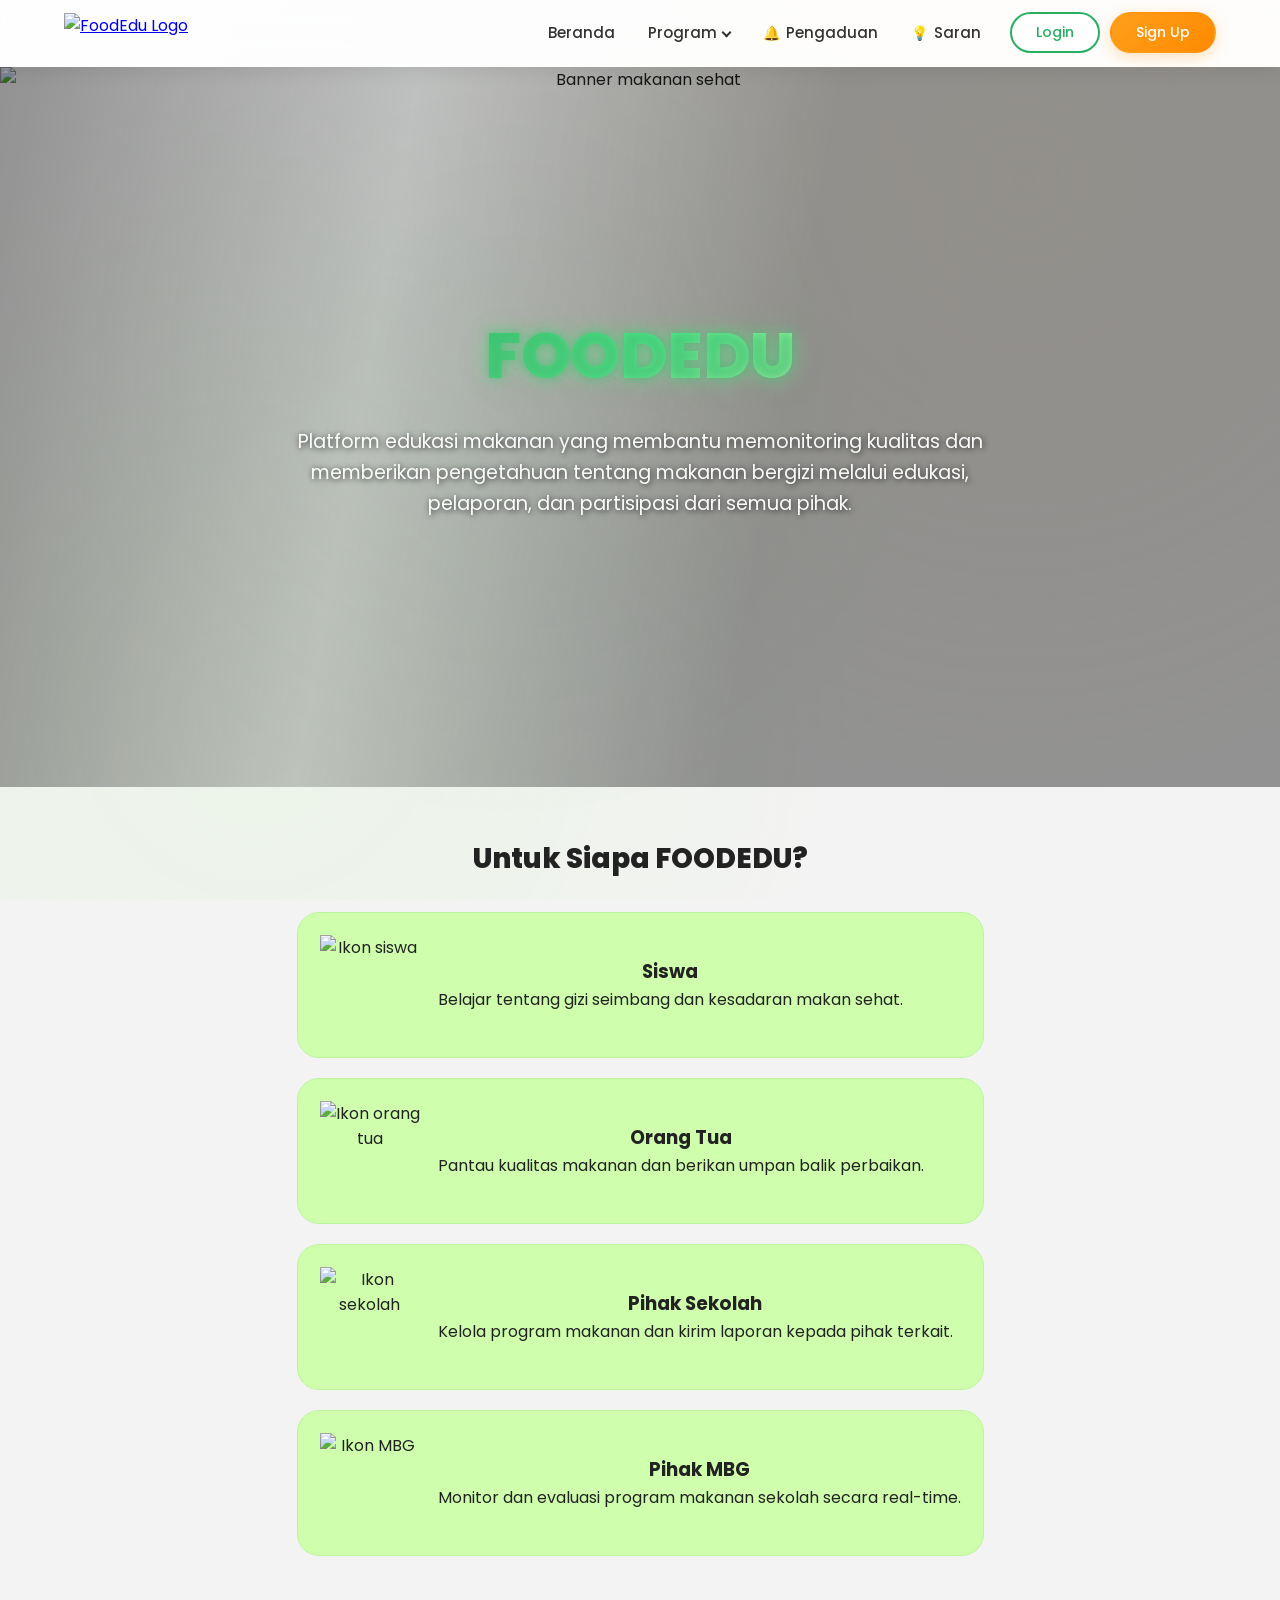
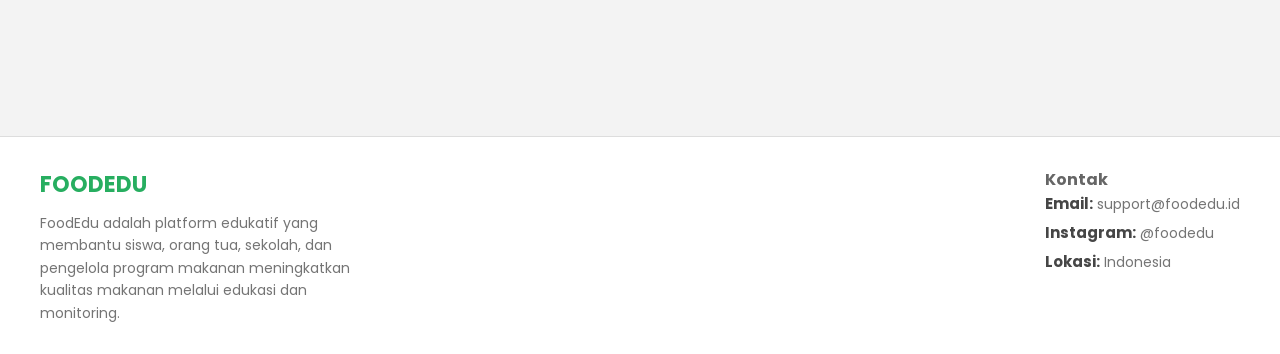
==== index.html @ bc8cc855 "Add files via upload" ====
<!DOCTYPE html>
<html lang="id">

<head>
    <meta charset="UTF-8" />
    <meta name="viewport" content="width=device-width, initial-scale=1.0" />
    <title>FoodEdu – Edukasi Gizi & Kelayakan Makanan</title>

    <!-- FONT -->
    <link rel="preconnect" href="https://fonts.gstatic.com" crossorigin />
    <link href="https://fonts.googleapis.com/css2?family=Poppins:wght@400;500;600;700&display=swap" rel="stylesheet" />

    <!-- MAIN CSS -->
    <link rel="stylesheet" href="main.css" />
</head>

<body>

    <!-- ================= NAVBAR ================= -->
    <header class="navbar-container">
        <div class="navbar-inner">

            <!-- Logo -->
            <a href="#" class="logo">
                <img src="asset/logo/foodedu.png" alt="FoodEdu Logo" />
            </a>

            <!-- Navigation -->
            <nav class="nav-menu">

                <a href="#beranda" class="nav-item active">Beranda</a>

                <div class="dropdown">
                    <a class="nav-item dropdown-toggle">
                        Program <span class="arrow"></span>
                    </a>
                    <div class="dropdown-menu">
                        <a href="gizi.html#informasi-gizi">Informasi Gizi Seimbang</a>
                        <a href="gizi.html#kelayakan">Edukasi Kelayakan Makanan</a>
                    </div>
                </div>

                <a href="pengaduan.php" class="nav-item pengaduan-link">Pengaduan</a>
                <a href="saran.php" class="nav-item saran-link">Saran</a>

                <!-- Buttons -->
                <div class="nav-buttons">
                    <button class="btn-login">Login</button>
                    <button class="btn-signup">Sign Up</button>
                </div>

            </nav>

            <!-- Hamburger -->
            <button class="hamburger">
                <span></span>
                <span></span>
                <span></span>
            </button>

        </div>
    </header>

    <!-- ================= HERO ================= -->
    <section id="beranda" class="hero">
        <!-- Ganti bagian hero-bg dengan ini untuk optimasi lebih baik -->
        <div class="hero-bg">
            <picture>
                <source media="(min-width: 1200px)" srcset="/asset/logo/banner-foodedu.webp" type="image/webp">
                <source media="(min-width: 768px)" srcset="/asset/logo/banner-foodedu.webp" type="image/webp">
                <source srcset="/asset/logo/banner-foodedu.webp" type="image/webp">

                <img src="/asset/logo/banner-foodedu.jpeg" alt="Banner makanan sehat" loading="eager"
                    style="width: 100%; height: auto;">
            </picture>
        </div>

        <div class="hero-content reveal">
            <h1>FOODEDU</h1>
            <p>
                Platform edukasi makanan yang membantu memonitoring kualitas dan memberikan pengetahuan tentang makanan
                bergizi melalui edukasi, pelaporan, dan partisipasi dari semua pihak.
            </p>

        </div>
    </section>

    <!-- ================= AUDIENCE ================= -->
    <section id="untuk-siapa" class="audience-section">
        <h2 class="reveal">Untuk Siapa FOODEDU?</h2>

        <div class="audience-list">

            <article class="audience-card reveal-left">
                <img src="asset/logo/siswa.png" alt="Ikon siswa" />
                <div>
                    <h3>Siswa</h3>
                    <p>Belajar tentang gizi seimbang dan kesadaran makan sehat.</p>
                </div>
            </article>

            <article class="audience-card reveal-right">
                <img src="asset/logo/ortu.png" alt="Ikon orang tua" />
                <div>
                    <h3>Orang Tua</h3>
                    <p>Pantau kualitas makanan dan berikan umpan balik perbaikan.</p>
                </div>
            </article>

            <article class="audience-card reveal-left">
                <img src="asset/logo/sekolah.png" alt="Ikon sekolah" />
                <div>
                    <h3>Pihak Sekolah</h3>
                    <p>Kelola program makanan dan kirim laporan kepada pihak terkait.</p>
                </div>
            </article>

            <article class="audience-card reveal-right">
                <img src="asset/logo/mbg.png" alt="Ikon MBG" />
                <div>
                    <h3>Pihak MBG</h3>
                    <p>Monitor dan evaluasi program makanan sekolah secara real-time.</p>
                </div>
            </article>

        </div>
    </section>

    <!-- ================= PREVIEW GIZI & KELAYAKAN ================= -->
    <section class="audience-section" data-gizi-preview>
        <!-- Konten dinamis akan diisi oleh js/gizi-content.js -->
    </section>

    <!-- ================= FOOTER ================= -->
    <footer class="footer reveal">
        <div class="footer-left">
            <h3>FOODEDU</h3>
            <p>
                FoodEdu adalah platform edukatif yang membantu siswa, orang tua, sekolah, dan pengelola program makanan
                meningkatkan kualitas makanan melalui edukasi dan monitoring.
            </p>
        </div>

        <div class="footer-right">
            <h4>Kontak</h4>
            <p><strong>Email:</strong> support@foodedu.id</p>
            <p><strong>Instagram:</strong> @foodedu</p>
            <p><strong>Lokasi:</strong> Indonesia</p>
        </div>
    </footer>

    <!-- Gizi Content JS -->
    <script src="js/gizi-content.js"></script>
    <!-- MAIN JS -->
    <script src="main.js"></script>
</body>

</html>
---- main.css ----
/* =========================================================
    FOODEDU - MAIN CSS FILE
    Menggabungkan semua file CSS menjadi satu
========================================================= */

/* =========================================================
    GLOBAL VARIABLES
========================================================= */
:root {
    --green: #27AE60;
    --green-dark: #1e874d;
    --yellow: #FFB84C;
    --accent: #FF9F1C;
    --bg-light: #F3F3F3;
    --card: #CFFFAC;
    --shadow-soft: 0 4px 15px rgba(0, 0, 0, 0.08);
    --shadow-medium: 0 8px 20px rgba(0, 0, 0, 0.12);
    --shadow-strong: 0 12px 28px rgba(0, 0, 0, 0.18);
    --transition: .25s ease;
    --radius: 16px;
}

/* =========================================================
    GLOBAL RESET
========================================================= */
* {
    margin: 0;
    padding: 0;
    box-sizing: border-box;
}

html {
    scroll-behavior: smooth;
}

body {
    font-family: "Poppins", sans-serif;
    background: var(--bg-light);
    color: #222;
    line-height: 1.6;
    min-height: 100vh;
    display: flex;
    flex-direction: column;
}

img {
    max-width: 100%;
    display: block;
}

/* =========================================================
    NAVBAR - INDEX PAGE
========================================================= */
/* =========================================================
    NAVBAR - UNIFIED STYLES
========================================================= */
.navbar-container,
.navbar-home,
.navbar-gizi,
.navbar-buah,
.navbar-soup {
    width: 100%;
    background: rgba(255, 255, 255, 0.85);
    backdrop-filter: blur(12px);
    -webkit-backdrop-filter: blur(12px);
    position: sticky;
    top: 0;
    z-index: 100;
    box-shadow: 0 4px 18px rgba(0, 0, 0, 0.08);
    display: flex;
    align-items: center;
    justify-content: space-between;
    padding: 12px 5%;
    /* Unified Padding */
    transition: all 0.3s ease;
    animation: navDrop 0.55s ease forwards;
    border-bottom: 2px solid transparent;
}

/* Specific border for content pages if needed, otherwise remove or keep consistent */
.navbar-gizi,
.navbar-buah,
.navbar-soup {
    border-bottom: 3px solid #c6f7a3;
}

.navbar-container.scrolled,
.navbar-home.scrolled,
.navbar-gizi.active-scroll,
.navbar-buah.active-scroll,
.navbar-soup.active-scroll {
    background: rgba(255, 255, 255, 0.98);
    box-shadow: 0 6px 25px rgba(0, 0, 0, 0.12);
    padding: 8px 5%;
    /* Unified Scroll Padding */
}

@keyframes navDrop {
    from {
        opacity: 0;
        transform: translateY(-20px);
    }

    to {
        opacity: 1;
        transform: translateY(0);
    }
}

.navbar-inner {
    width: 100%;
    display: flex;
    justify-content: space-between;
    align-items: center;
    max-width: 1250px;
    margin: 0 auto;
}

/* LOGO STANDARDIZATION */
.logo img {
    height: 40px;
    /* Unified Height */
    width: auto;
    /* Maintain Aspect Ratio */
    transition: transform 0.3s ease;
}

.logo:hover img {
    transform: scale(1.05);
}

/* Remove specific overrides that caused jumps */
.navbar-gizi .logo img,
.navbar-buah .logo img,
.navbar-soup .logo img {
    width: auto;
    height: 40px;
}

/* =========================================================
    NAVIGATION MENU
========================================================= */
.nav-menu {
    display: flex;
    align-items: center;
    gap: 25px;
}

/* =========================================================
    NAVBAR ITEMS & ANIMATIONS
========================================================= */
.nav-item,
.nav-menu a {
    text-decoration: none;
    color: #333;
    font-size: 15px;
    font-weight: 500;
    padding: 8px 0;
    margin: 0 4px;
    /* Slight spacing for symmetry */
    position: relative;
    transition: color 0.4s cubic-bezier(0.23, 1, 0.32, 1);
}

/* Hover State - Clean & Modern */
.nav-item:hover,
.nav-menu a:hover {
    color: var(--green);
    transform: translateY(-1px);
}

/* Underline Animation (Left to Right) */
.nav-item::after,
.nav-menu a::after {
    content: "";
    position: absolute;
    width: 0;
    height: 2px;
    bottom: 4px;
    /* Positioned slightly up */
    left: 0;
    /* Start from left */
    background-color: var(--green);
    transition: all 0.4s cubic-bezier(0.23, 1, 0.32, 1);
    /* No transform logic needed for LTR */
    border-radius: 2px;
}

.nav-item:hover::after,
.nav-menu a:hover::after,
.nav-item.active::after,
.nav-menu a.active::after {
    width: 100%;
}

.nav-item.active,
.nav-menu a.active {
    color: var(--green);
    font-weight: 600;
}

/* Active Click Effect */
.nav-item:active,
.nav-menu a:active {
    transform: translateY(1px) scale(0.98);
    transition: transform 0.1s ease;
}

/* Special Links: Pengaduan & Saran - Icons with specific animation */
.nav-menu a.pengaduan-link::before,
.nav-item.pengaduan-link::before {
    content: '🔔';
    margin-right: 6px;
    font-size: 14px;
    display: inline-block;
    transition: transform 0.4s cubic-bezier(0.34, 1.56, 0.64, 1);
}

.nav-menu a.saran-link::before,
.nav-item.saran-link::before {
    content: '💡';
    margin-right: 6px;
    font-size: 14px;
    display: inline-block;
    transition: transform 0.4s cubic-bezier(0.34, 1.56, 0.64, 1);
}

.nav-menu a.pengaduan-link:hover::before,
.nav-item.pengaduan-link:hover::before {
    transform: rotate(15deg) scale(1.1);
}

.nav-menu a.saran-link:hover::before,
.nav-item.saran-link:hover::before {
    transform: rotate(-10deg) scale(1.1);
}

/* =========================================================
    DROPDOWN MENU
========================================================= */
.dropdown {
    position: relative;
}

.dropdown-toggle {
    cursor: pointer;
    display: flex;
    align-items: center;
    gap: 6px;
    background: none;
    border: none;
    font-family: "Poppins", sans-serif;
    font-size: 15px;
    font-weight: 500;
    color: #333;
    padding: 8px 0;
    transition: color 0.3s ease;
}

.dropdown-toggle:hover {
    color: #2e8b57;
}

.arrow {
    width: 7px;
    height: 7px;
    border-right: 2px solid #333;
    border-bottom: 2px solid #333;
    transform: rotate(45deg);
    transition: var(--transition);
}

.dropdown.open .arrow {
    transform: rotate(-135deg);
    border-color: #2e8b57;
}

.dropdown-menu {
    position: absolute;
    top: 34px;
    left: 0;
    width: 220px;
    background: #fff;
    padding: 10px 0;
    border-radius: 12px;
    box-shadow: var(--shadow-medium);
    opacity: 0;
    pointer-events: none;
    transform: translateY(10px);
    transition: var(--transition);
    z-index: 999;
}

.dropdown.open .dropdown-menu {
    opacity: 1;
    pointer-events: auto;
    transform: translateY(0);
}

.dropdown-menu a {
    position: relative;
    display: block;
    padding: 10px 16px;
    text-decoration: none;
    color: #333;
    font-size: 14px;
    transition: var(--transition);
    border-bottom: none;
}

.dropdown-menu a:hover,
.dropdown-menu a.active:hover {
    background: rgba(39, 174, 96, 0.12);
    color: var(--green);
    transform: translateX(4px);
}

.dropdown-menu a.active {
    color: #333;
}

/* Base underline style - hidden by default */
.dropdown-menu a::after,
.dropdown-menu a.active::after {
    content: "";
    position: absolute;
    left: 8px;
    bottom: 8px;
    height: 2px;
    background: var(--green);
    width: 0;
    transition: width 0.4s cubic-bezier(0.23, 1, 0.32, 1);
    display: block;
    border-radius: 2px;
}

/* Show underline on hover */
.dropdown-menu a:hover::after,
.dropdown-menu a.active:hover::after {
    width: calc(100% - 32px);
    /* Adjusted width calculation */
    /* Adapting to padding and transform */
}


/* =========================================================
    NAVBAR BUTTONS
========================================================= */
.nav-buttons {
    display: flex;
    align-items: center;
    gap: 10px;
    position: relative;
}

/* Smooth transition for nav-buttons content change */
.nav-buttons>* {
    transition: opacity 0.3s ease, transform 0.3s ease;
}

.nav-buttons button {
    padding: 8px 24px;
    font-weight: 500;
    border-radius: 50px;
    cursor: pointer;
    transition: all 0.3s cubic-bezier(0.23, 1, 0.32, 1);
    font-family: "Poppins", sans-serif;
    font-size: 14px;
}

.btn-login {
    background: #fff;
    border: 2px solid var(--green);
    color: var(--green);
    overflow: hidden;
    position: relative;
    z-index: 1;
}

.btn-login::before {
    content: '';
    position: absolute;
    top: 50%;
    left: 50%;
    width: 0;
    height: 0;
    border-radius: 50%;
    background: var(--green);
    transform: translate(-50%, -50%);
    transition: width 0.6s cubic-bezier(0.23, 1, 0.32, 1), height 0.6s cubic-bezier(0.23, 1, 0.32, 1);
    z-index: -1;
}

.btn-login:hover::before {
    width: 300px;
    height: 300px;
}

.btn-login:hover {
    color: #fff;
    transform: translateY(-2px);
    box-shadow: 0 8px 20px rgba(39, 174, 96, 0.25);
    border-color: var(--green);
}

.btn-login:active {
    transform: translateY(1px) scale(0.98);
    box-shadow: 0 2px 10px rgba(39, 174, 96, 0.15);
}

.btn-signup {
    background: linear-gradient(135deg, var(--accent) 0%, #ff8a00 100%);
    border: 2px solid transparent;
    color: white;
    overflow: hidden;
    position: relative;
    box-shadow: 0 4px 15px rgba(255, 159, 28, 0.3);
    z-index: 1;
}

.btn-signup::before {
    content: '';
    position: absolute;
    top: 0;
    left: -100%;
    width: 100%;
    height: 100%;
    background: linear-gradient(90deg, transparent, rgba(255, 255, 255, 0.2), transparent);
    transition: left 0.5s ease;
    z-index: -1;
}

.btn-signup:hover::before {
    left: 100%;
}

.btn-signup:hover {
    transform: translateY(-2px);
    box-shadow: 0 8px 25px rgba(255, 159, 28, 0.4);
    background: linear-gradient(135deg, #ff9f1c 0%, #ff8a00 100%);
}

.btn-signup:active {
    transform: translateY(1px) scale(0.98);
    box-shadow: 0 2px 10px rgba(255, 159, 28, 0.2);
}

/* =========================================================
    USER PROFILE & LOGOUT BUTTON
========================================================= */
.user-profile {
    display: flex;
    align-items: center;
    gap: 12px;
    padding: 6px 12px;
    border-radius: 50px;
    background: rgba(39, 174, 96, 0.08);
    transition: all 0.3s cubic-bezier(0.23, 1, 0.32, 1);
}

.user-profile:hover {
    background: rgba(39, 174, 96, 0.12);
    box-shadow: 0 4px 12px rgba(39, 174, 96, 0.15);
}

.user-profile .username {
    font-size: 14px;
    font-weight: 600;
    color: var(--green);
    display: flex;
    align-items: center;
    max-width: 100px;
    overflow: hidden;
    text-overflow: ellipsis;
    white-space: nowrap;
    transition: all 0.3s ease;
}

.user-profile .username::before {
    content: '👤';
    margin-right: 6px;
    font-size: 16px;
    transition: transform 0.3s cubic-bezier(0.34, 1.56, 0.64, 1);
}

.user-profile:hover .username::before {
    transform: scale(1.15) rotate(5deg);
}

.btn-logout {
    padding: 6px 16px;
    background: var(--green);
    color: white;
    border: none;
    border-radius: 50px;
    font-weight: 600;
    font-size: 12px;
    cursor: pointer;
    transition: all 0.3s cubic-bezier(0.23, 1, 0.32, 1);
    font-family: "Poppins", sans-serif;
    position: relative;
    overflow: hidden;
    box-shadow: 0 4px 12px rgba(39, 174, 96, 0.25);
}

.btn-logout::before {
    content: '';
    position: absolute;
    top: 50%;
    left: 50%;
    width: 0;
    height: 0;
    border-radius: 50%;
    background: var(--green-dark);
    transform: translate(-50%, -50%);
    transition: width 0.5s ease, height 0.5s ease;
    z-index: -1;
}

.btn-logout:hover {
    transform: translateY(-2px);
    box-shadow: 0 8px 20px rgba(39, 174, 96, 0.35);
}

.btn-logout:hover::before {
    width: 200px;
    height: 200px;
}

.btn-logout:active {
    transform: translateY(1px) scale(0.96);
    box-shadow: 0 2px 8px rgba(39, 174, 96, 0.2);
}

/* =========================================================
    HAMBURGER MENU
========================================================= */
.hamburger {
    display: none;
    flex-direction: column;
    gap: 4px;
    cursor: pointer;
    background: none;
    border: none;
    padding: 8px;
    z-index: 1001;
}

.hamburger span {
    width: 26px;
    height: 3px;
    background: #333;
    border-radius: 3px;
    transition: all 0.3s ease;
    transform-origin: center;
}

.hamburger.active span:nth-child(1) {
    transform: translateY(7px) rotate(45deg);
}

.hamburger.active span:nth-child(2) {
    opacity: 0;
    transform: scale(0);
}

.hamburger.active span:nth-child(3) {
    transform: translateY(-7px) rotate(-45deg);
}

/* =========================================================
    MOBILE NAVIGATION
========================================================= */
@media (max-width: 900px) {
    .hamburger {
        display: flex;
    }

    .nav-menu {
        display: none;
    }

    .nav-menu.show {
        display: flex;
        flex-direction: column;
        position: absolute;
        top: 70px;
        right: 40px;
        background: #fff;
        padding: 20px;
        border-radius: 14px;
        gap: 18px;
        box-shadow: var(--shadow-medium);
        width: 200px;
    }

    .nav-menu.active {
        position: fixed;
        top: 0;
        left: -100%;
        width: 280px;
        height: 100vh;
        background: #fff;
        flex-direction: column;
        padding: 80px 25px 30px;
        gap: 0;
        box-shadow: 5px 0 15px rgba(0, 0, 0, 0.1);
        transition: left 0.4s ease;
        z-index: 999;
        overflow-y: auto;
    }

    .nav-menu.active.show {
        left: 0;
    }

    .nav-menu.active a {
        font-size: 16px;
        padding: 15px 0;
        width: 100%;
        text-align: left;
        border-bottom: 1px solid rgba(0, 0, 0, 0.1);
        display: flex;
        align-items: center;
        min-height: 50px;
    }

    .nav-menu.active a::after {
        display: none;
    }

    .dropdown-menu {
        position: relative;
        opacity: 1;
        pointer-events: auto;
        transform: translateY(0);
        box-shadow: none;
        background: transparent;
        padding-left: 10px;
    }

    .dropdown.open .dropdown-menu {
        display: block;
    }

    .nav-menu.active a {
        font-size: 16px;
        padding: 15px 0;
        width: 100%;
        text-align: left;
        border-bottom: 1px solid rgba(0, 0, 0, 0.1);
        display: flex;
        align-items: center;
        min-height: 50px;
    }

    .nav-menu.active a::after {
        display: none;
    }

    .dropdown-menu {
        position: relative;
        opacity: 1;
        pointer-events: auto;
        transform: translateY(0);
        box-shadow: none;
        background: transparent;
        padding-left: 10px;
    }

    .dropdown.open .dropdown-menu {
        display: block;
    }

    /* User Profile Mobile Responsive */
    .user-profile {
        flex-direction: column;
        gap: 8px;
        padding: 10px;
        border-radius: 12px;
        width: 100%;
    }

    .user-profile .username {
        width: 100%;
        max-width: none;
        justify-content: center;
        font-size: 13px;
    }

    .btn-logout {
        width: 100%;
        padding: 10px 12px;
        font-size: 13px;
    }

    .mobile-overlay {
        position: fixed;
        top: 0;
        left: 0;
        width: 100%;
        height: 100%;
        background: rgba(0, 0, 0, 0.5);
        z-index: 998;
        display: none;
    }

    .mobile-overlay.active {
        display: block;
    }

    body.menu-open {
        overflow: hidden;
    }
}

@media (max-width: 850px) {
    .nav-menu.show {
        position: absolute;
        top: 70px;
        background: #fff;
        width: 100%;
        left: 0;
        padding: 20px 0;
        flex-direction: column;
        border-bottom: 3px solid #c6f7a3;
        box-shadow: 0 5px 10px rgba(0, 0, 0, 0.1);
        gap: 15px;
    }

    .nav-buttons {
        margin-top: 10px;
        justify-content: center;
    }

    /* Responsive user profile untuk tablet */
    .user-profile {
        padding: 8px 10px;
        gap: 10px;
    }

    .user-profile .username {
        font-size: 13px;
        max-width: 90px;
    }

    .btn-logout {
        padding: 5px 12px;
        font-size: 11px;
    }
}

@media (max-width: 768px) {
    .user-profile {
        gap: 8px;
        padding: 6px 8px;
    }

    .user-profile .username {
        font-size: 12px;
        max-width: 80px;
    }

    .btn-logout {
        padding: 5px 10px;
        font-size: 10px;
    }
}

@media (max-width: 480px) {
    .user-profile {
        flex-direction: row;
        gap: 6px;
        width: auto;
        padding: 4px 8px;
    }

    .user-profile .username {
        font-size: 11px;
        max-width: 70px;
    }

    .user-profile .username::before {
        margin-right: 3px;
        font-size: 14px;
    }

    .btn-logout {
        padding: 4px 8px;
        font-size: 10px;
    }

    .nav-buttons {
        gap: 8px;
    }
}

/* =========================================================
    HERO SECTION
========================================================= */
.hero {
    position: relative;
    min-height: 80vh;
    display: flex;
    align-items: center;
    justify-content: center;
    text-align: center;
    overflow: hidden;
    width: 100%;
}

.hero-bg {
    position: absolute;
    top: 0;
    left: 0;
    width: 100%;
    height: 100%;
    z-index: 1;
    will-change: transform;
}

.hero-bg img {
    width: 100%;
    height: 100%;
    object-fit: cover;
    object-position: center;
    image-rendering: -webkit-optimize-contrast;
    image-rendering: crisp-edges;
    image-rendering: high-quality;
    min-width: 100%;
    min-height: 100%;
    transform: translateZ(0);
    backface-visibility: hidden;
}

.hero-bg::after {
    content: '';
    position: absolute;
    top: 0;
    left: 0;
    width: 100%;
    height: 100%;
    background: linear-gradient(100deg,
            rgba(0, 0, 0, 0.4) 0%,
            rgba(0, 0, 0, 0.2) 30%,
            rgba(0, 0, 0, 0.4) 60%);
    z-index: 2;
}

.hero-content {
    position: relative;
    z-index: 3;
    max-width: 800px;
    padding: 0 20px;
    color: white;
    animation: heroFadeIn 1s ease-out;
    width: 100%;
    display: flex;
    flex-direction: column;
    align-items: center;
    justify-content: center;
}

.hero h1 {
    font-size: 4rem;
    font-weight: 800;
    margin-bottom: 20px;
    letter-spacing: -0.5px;
    background: linear-gradient(135deg,
            #37ba6d 0%,
            #4af290 25%,
            #c7f8aa 50%,
            #3ae381 75%,
            #1a9e51 100%);
    -webkit-background-clip: text;
    -webkit-text-fill-color: transparent;
    background-clip: text;
    background-size: 200% 200%;
    text-shadow:
        0 0 10px rgba(56, 190, 111, 0.6),
        0 0 20px rgba(50, 223, 122, 0.4),
        0 0 30px rgba(180, 255, 138, 0.3),
        6px 6px 24px rgba(153, 153, 153, 0.4);
    animation:
        gradientShift 4s ease infinite,
        neonPulse 3s ease-in-out infinite alternate;
}

@keyframes gradientShift {
    0% {
        background-position: 0% 50%;
        text-shadow:
            0 0 10px rgba(39, 174, 96, 0.6),
            0 0 20px rgba(46, 204, 113, 0.4),
            0 0 30px rgba(180, 255, 138, 0.3),
            6px 6px 24px rgba(101, 101, 101, 0.4);
    }

    50% {
        background-position: 100% 50%;
        text-shadow:
            0 0 15px rgba(39, 174, 96, 0.7),
            0 0 25px rgba(46, 204, 113, 0.5),
            0 0 35px rgba(180, 255, 138, 0.4),
            6px 6px 30px rgba(101, 101, 101, 0.4);
    }

    100% {
        background-position: 0% 50%;
        text-shadow:
            0 0 10px rgba(39, 174, 96, 0.6),
            0 0 20px rgba(46, 204, 113, 0.4),
            0 0 30px rgba(180, 255, 138, 0.3),
            6px 6px 24px rgba(101, 101, 101, 0.4);
    }
}

@keyframes neonPulse {
    from {
        filter: brightness(1);
    }

    to {
        filter: brightness(1.2);
    }
}

@keyframes heroFadeIn {
    from {
        opacity: 0;
        transform: translateY(30px);
    }

    to {
        opacity: 1;
        transform: translateY(0);
    }
}

.hero p {
    font-size: 1.2rem;
    margin-bottom: 30px;
    text-shadow: 1px 1px 6px rgba(0, 0, 0, 0.8);
    line-height: 1.6;
    opacity: 0.95;
    font-weight: 400;
}

.hero-buttons {
    display: flex;
    gap: 20px;
    justify-content: center;
    flex-wrap: wrap;
}

.btn-primary,
.btn-secondary {
    padding: 14px 32px;
    border-radius: 30px;
    font-size: 16px;
    font-weight: 600;
    cursor: pointer;
    transition: all 0.3s ease;
    border: none;
    text-decoration: none;
    display: inline-block;
    position: relative;
    overflow: hidden;
}

.btn-primary {
    background: var(--green);
    color: #fff;
    box-shadow: 0 4px 15px rgba(39, 174, 96, 0.4);
    border: 2px solid var(--green);
}

.btn-primary:hover {
    background: var(--green-dark);
    transform: translateY(-3px);
    box-shadow: 0 8px 25px rgba(39, 174, 96, 0.5);
}

.btn-secondary {
    background: rgba(255, 255, 255, 0.95);
    color: var(--green);
    border: 2px solid rgba(255, 255, 255, 0.8);
    backdrop-filter: blur(10px);
    -webkit-backdrop-filter: blur(10px);
}

.btn-secondary:hover {
    background: white;
    transform: translateY(-3px);
    box-shadow: 0 8px 25px rgba(255, 255, 255, 0.4);
    border-color: white;
}

/* =========================================================
    RESPONSIVE HERO
========================================================= */
@media (max-width: 1200px) {
    .hero h1 {
        font-size: 3.5rem;
    }
}

@media (max-width: 992px) {
    .hero {
        min-height: 70vh;
    }

    .hero h1 {
        font-size: 3rem;
    }

    .hero p {
        font-size: 1.1rem;
    }
}

@media (max-width: 768px) {
    .hero {
        min-height: 60vh;
    }

    .hero h1 {
        font-size: 2.5rem;
        margin-bottom: 15px;
        text-shadow:
            0 0 8px rgba(39, 174, 96, 0.8),
            0 0 16px rgba(46, 204, 113, 0.6),
            0 0 24px rgba(180, 255, 138, 0.4);
    }

    .hero p {
        font-size: 1rem;
        margin-bottom: 25px;
    }

    .hero-buttons {
        flex-direction: column;
        align-items: center;
        gap: 15px;
    }

    .btn-primary,
    .btn-secondary {
        padding: 12px 28px;
        font-size: 15px;
        width: 220px;
    }

    .hero-bg img {
        object-position: center center;
    }
}

@media (max-width: 480px) {
    .hero {
        min-height: 50vh;
    }

    .hero h1 {
        font-size: 2rem;
        letter-spacing: -0.3px;
    }

    .hero p {
        font-size: 0.9rem;
        line-height: 1.5;
    }

    .hero-content {
        padding: 0 15px;
    }

    .btn-primary,
    .btn-secondary {
        padding: 12px 24px;
        font-size: 14px;
        width: 200px;
    }
}

@supports not (object-fit: cover) {
    .hero-bg {
        background-size: cover;
        background-position: center;
        background-repeat: no-repeat;
    }

    .hero-bg img {
        display: none;
    }
}

/* =========================================================
    AUDIENCE SECTION
========================================================= */
.audience-section {
    margin: 50px auto;
    text-align: center;
    padding: 0 20px;
}

.audience-section h2 {
    font-size: 28px;
    font-weight: 800;
}

.audience-list {
    max-width: 900px;
    margin: 30px auto;
    display: grid;
    gap: 20px;
}

.audience-card {
    background: var(--card);
    padding: 22px;
    border-radius: 22px;
    display: flex;
    align-items: center;
    gap: 18px;
    border: 1px solid #b8f59c;
    transition: var(--transition);
}

.audience-card:hover {
    transform: translateY(-4px);
    box-shadow: var(--shadow-medium);
}

.audience-card img {
    width: 100px;
    height: 100px;
    object-fit: contain;
}

/* =========================================================
    INDEX PREVIEW GIZI & KELAYAKAN
========================================================= */
.gizi-preview-wrapper {
    max-width: 1100px;
    margin: 20px auto 40px;
    background: #ffffff;
    border-radius: 22px;
    padding: 26px 24px 24px;
    box-shadow: 0 10px 30px rgba(0, 0, 0, 0.08);
    border: 1px solid rgba(39, 174, 96, 0.12);
}

.gizi-preview-header h2 {
    font-size: 22px;
    font-weight: 700;
    margin-bottom: 6px;
    color: #333;
}

.gizi-preview-header p {
    font-size: 14px;
    color: #666;
    margin-bottom: 14px;
}

.gizi-preview-actions {
    display: flex;
    flex-wrap: wrap;
    gap: 10px;
    margin-bottom: 8px;
}

.gizi-preview-row {
    display: grid;
    grid-template-columns: minmax(0, 1.1fr) minmax(0, 1.1fr);
    gap: 16px;
    margin-top: 10px;
}

.gizi-preview-col h3 {
    font-size: 16px;
    font-weight: 700;
    margin-bottom: 10px;
    color: #333;
}

.gizi-preview-cards {
    display: grid;
    grid-template-columns: repeat(auto-fit, minmax(140px, 1fr));
    gap: 12px;
}

.gizi-preview-kelayakan {
    display: flex;
    flex-direction: column;
    gap: 10px;
}

.gizi-preview-wrapper .gizi-card {
    padding: 20px 12px;
}

.gizi-preview-wrapper .kelayakan-row {
    padding: 14px 12px;
}

@media (max-width: 900px) {
    .gizi-preview-row {
        grid-template-columns: 1fr;
    }
}

/* =========================================================
    PAGE TITLES
========================================================= */
.page-title {
    text-align: center;
    margin: 30px 0 20px;
    font-size: 28px;
    font-weight: 700;
    color: #333;
    animation: fadeIn 0.7s ease;
}

.page-subtitle {
    text-align: center;
    font-size: 22px;
    margin-top: 5px;
    font-weight: 600;
    margin-bottom: 30px;
    color: #555;
}

.page-header {
    text-align: center;
    padding: 30px 20px 20px;
}

.page-header-gizi {
    text-align: center;
    padding: 40px 20px 30px;
    max-width: 800px;
    margin: 0 auto;
}

.page-description {
    font-size: 17px;
    color: #555;
    line-height: 1.9;
    margin-top: 20px;
    padding: 0 30px;
    font-weight: 400;
    letter-spacing: 0.3px;
}

.food-title {
    font-size: 22px;
    font-weight: 600;
    color: #555;
}

@keyframes fadeIn {
    from {
        opacity: 0;
        transform: translateY(8px);
    }

    to {
        opacity: 1;
        transform: translateY(0);
    }
}

/* =========================================================
    GIZI GRID
========================================================= */
.gizi-grid {
    width: 100%;
    padding: 10px 22px 40px;
    display: grid;
    grid-template-columns: repeat(2, 1fr);
    gap: 22px;
}

.gizi-card {
    background: white;
    border-radius: 20px;
    padding: 30px 15px;
    box-shadow: 0 4px 20px rgba(0, 0, 0, 0.08);
    text-align: center;
    text-decoration: none;
    color: #222;
    transition: all 0.4s cubic-bezier(0.175, 0.885, 0.32, 1.275);
    position: relative;
    overflow: hidden;
    border: 2px solid transparent;
}

.gizi-card::before {
    content: '';
    position: absolute;
    top: 0;
    left: 0;
    right: 0;
    bottom: 0;
    background: linear-gradient(135deg, rgba(39, 174, 96, 0.05) 0%, rgba(255, 184, 76, 0.05) 100%);
    opacity: 0;
    transition: opacity 0.4s ease;
    z-index: 0;
}

.gizi-card:hover {
    transform: translateY(-8px) scale(1.03);
    box-shadow: 0 12px 30px rgba(0, 0, 0, 0.15);
    border-color: rgba(39, 174, 96, 0.2);
}

.gizi-card:hover::before {
    opacity: 1;
}

.gizi-card img {
    position: relative;
    z-index: 1;
    width: 80px;
    height: 80px;
    object-fit: contain;
    margin: 0 auto 15px;
    filter: drop-shadow(0 4px 8px rgba(0, 0, 0, 0.1));
    transition: all 0.4s ease;
}

.gizi-card:hover img {
    transform: scale(1.15) rotate(5deg);
    filter: drop-shadow(0 6px 12px rgba(0, 0, 0, 0.15));
}

.gizi-card h3 {
    position: relative;
    z-index: 1;
    font-size: 18px;
    font-weight: 600;
    margin: 0;
    color: #333;
    transition: color 0.3s ease;
}

.gizi-card:hover h3 {
    color: var(--green);
}

.gizi-card::after {
    content: "";
    position: absolute;
    inset: 0;
    background: radial-gradient(circle at top right, rgba(255, 255, 255, 0.5), transparent 70%);
    opacity: 0;
    transition: 0.35s ease;
}

.gizi-card:hover::after {
    opacity: 1;
}

.gizi-card img {
    width: 70px;
    margin-bottom: 8px;
}

.gizi-card h3 {
    font-size: 16px;
    font-weight: 600;
}

.gizi-card.green {
    background: #B4FF8A;
}

.gizi-card.orange {
    background: #FFB566;
}

@media (max-width: 480px) {
    .gizi-card img {
        width: 60px;
    }

    .gizi-card h3 {
        font-size: 14px;
    }

    .gizi-grid {
        gap: 18px;
    }
}

/* =========================================================
    LIST BUAH/GIZI/SAYUR
========================================================= */
.list-buah,
.list-gizi {
    width: 85%;
    max-width: 1200px;
    margin: 0 auto 40px;
    padding: 0 20px;
    display: flex;
    flex-direction: column;
    gap: 30px;
}

.category-section {
    background: #fff;
    border-radius: 12px;
    padding: 25px;
    box-shadow: 0 2px 10px rgba(0, 0, 0, 0.08);
    border-left: 4px solid #2e8b57;
    transition: all 0.3s ease;
    animation: slideInLeft 0.6s ease both;
}

.category-section:hover {
    transform: translateY(-2px);
    box-shadow: 0 4px 15px rgba(0, 0, 0, 0.12);
}

.category-section:nth-child(1) {
    animation-delay: 0.1s;
}

.category-section:nth-child(2) {
    animation-delay: 0.2s;
}

.category-section:nth-child(3) {
    animation-delay: 0.3s;
}

.category-section:nth-child(4) {
    animation-delay: 0.4s;
}

.category-title {
    font-size: 18px;
    font-weight: 700;
    color: #333;
    margin-bottom: 20px;
    padding-bottom: 10px;
    border-bottom: 2px solid #f0f0f0;
    display: flex;
    align-items: center;
}

.category-title::before {
    content: '';
    width: 6px;
    height: 20px;
    background: #2e8b57;
    margin-right: 10px;
    border-radius: 2px;
}

.category-items {
    display: grid;
    grid-template-columns: repeat(auto-fit, minmax(220px, 1fr));
    gap: 15px;
}

.list-item {
    display: flex;
    align-items: center;
    justify-content: center;
    padding: 15px 20px;
    border-radius: 10px;
    text-decoration: none;
    font-weight: 600;
    color: #333;
    text-align: center;
    transition: all 0.3s ease;
    box-shadow: 0 2px 5px rgba(0, 0, 0, 0.1);
    min-height: 70px;
    font-size: 15px;
    position: relative;
    overflow: hidden;
    line-height: 1.4;
    animation: fadeInUp 0.4s ease both;
}

.list-item::before {
    content: '';
    position: absolute;
    top: 0;
    left: -100%;
    width: 100%;
    height: 100%;
    background: linear-gradient(90deg, transparent, rgba(255, 255, 255, 0.3), transparent);
    transition: left 0.5s;
}

.list-item:hover::before {
    left: 100%;
}

.list-item:hover {
    transform: translateY(-3px);
    box-shadow: 0 4px 8px rgba(0, 0, 0, 0.15);
}

.list-item.green {
    background: #b4ff8a;
    border: 1px solid #9ae06c;
}

.list-item.orange {
    background: #ffd37d;
    border: 1px solid #ffc04d;
}

@keyframes fadeInUp {
    from {
        opacity: 0;
        transform: translateY(20px);
    }

    to {
        opacity: 1;
        transform: translateY(0);
    }
}

@keyframes slideInLeft {
    from {
        opacity: 0;
        transform: translateX(-20px);
    }

    to {
        opacity: 1;
        transform: translateX(0);
    }
}

/* =========================================================
    CONTENT CONTAINER (FOOD DETAIL PAGES)
========================================================= */
.content-container {
    display: flex;
    flex-direction: column;
    align-items: center;
    gap: 30px;
    padding: 0 20px;
    margin-bottom: 40px;
}

.image-section {
    width: 100%;
    display: flex;
    justify-content: center;
}

.food-image-container {
    display: flex;
    justify-content: center;
    align-items: center;
    margin-top: 10px;
    position: relative;
    padding: 20px;
}

.food-image-container::before {
    content: '';
    position: absolute;
    width: 100%;
    height: 100%;
    border-radius: 50%;
    background: linear-gradient(135deg, rgba(39, 174, 96, 0.1) 0%, rgba(255, 184, 76, 0.1) 100%);
    z-index: 0;
    animation: pulse 3s ease-in-out infinite;
}

@keyframes pulse {

    0%,
    100% {
        transform: scale(1);
        opacity: 0.5;
    }

    50% {
        transform: scale(1.1);
        opacity: 0.8;
    }
}

.food-image {
    width: 400px;
    height: 400px;
    border-radius: 20px;
    border: 6px solid #fff;
    object-fit: cover;
    box-shadow:
        0 8px 25px rgba(0, 0, 0, 0.15),
        0 0 0 8px rgba(39, 174, 96, 0.1),
        inset 0 0 20px rgba(255, 255, 255, 0.1);
    animation: fadeInUp 0.8s ease, float 6s ease-in-out infinite;
    position: relative;
    z-index: 1;
    transition: all 0.4s ease;
}

.food-image:hover {
    transform: scale(1.05);
    box-shadow:
        0 12px 35px rgba(0, 0, 0, 0.2),
        0 0 0 10px rgba(39, 174, 96, 0.15),
        inset 0 0 30px rgba(255, 255, 255, 0.2);
}

@keyframes float {

    0%,
    100% {
        transform: translateY(0px);
    }

    50% {
        transform: translateY(-10px);
    }
}

.info-section {
    width: 100%;
    max-width: 500px;
    display: flex;
    flex-direction: column;
    gap: 30px;
}

.nutrition-box {
    background: linear-gradient(135deg, #ffffff 0%, #f8fff4 100%);
    border-radius: 20px;
    padding: 25px;
    box-shadow:
        0 8px 25px rgba(0, 0, 0, 0.1),
        0 0 0 1px rgba(39, 174, 96, 0.1);
    width: 100%;
    animation: fadeInUp 0.8s ease 0.2s both;
    position: relative;
    overflow: hidden;
}

.nutrition-box::before {
    content: '';
    position: absolute;
    top: 0;
    left: 0;
    right: 0;
    height: 4px;
    background: linear-gradient(90deg, var(--green) 0%, var(--yellow) 50%, var(--green) 100%);
    background-size: 200% 100%;
    animation: gradientShift 3s ease infinite;
}

@keyframes gradientShift {
    0% {
        background-position: 0% 50%;
    }

    50% {
        background-position: 100% 50%;
    }

    100% {
        background-position: 0% 50%;
    }
}

.nutrition-title {
    background: linear-gradient(135deg, var(--green) 0%, #4CAF50 100%);
    color: white;
    padding: 12px 20px;
    font-weight: 700;
    border-radius: 12px;
    font-size: 18px;
    text-align: center;
    margin-bottom: 20px;
    box-shadow: 0 4px 15px rgba(39, 174, 96, 0.3);
    letter-spacing: 0.5px;
    text-transform: uppercase;
}

.nutrition-table {
    width: 100%;
    margin-top: 10px;
    border-collapse: separate;
    border-spacing: 0;
}

.nutrition-table td {
    padding: 12px 0;
    font-size: 15px;
    border-bottom: 1px solid rgba(0, 0, 0, 0.05);
    transition: all 0.3s ease;
}

.nutrition-table tr:hover td {
    background: rgba(39, 174, 96, 0.03);
    padding-left: 5px;
}

.nutrition-table tr:last-child td {
    border-bottom: none;
}

.nutrition-table td:first-child {
    font-weight: 500;
    color: #555;
    padding-right: 15px;
}

.nutrition-table td:last-child {
    font-weight: 700;
    color: var(--green);
    text-align: right;
    font-size: 16px;
}

.macro-wrapper {
    display: grid;
    grid-template-columns: repeat(2, 1fr);
    gap: 20px;
    width: 100%;
}

.macro-item {
    width: 100%;
    aspect-ratio: 1;
    border-radius: 20px;
    display: flex;
    flex-direction: column;
    justify-content: center;
    align-items: center;
    box-shadow:
        0 8px 20px rgba(0, 0, 0, 0.15),
        inset 0 2px 10px rgba(255, 255, 255, 0.2);
    font-weight: 700;
    color: #fff;
    max-width: 140px;
    margin: 0 auto;
    position: relative;
    overflow: hidden;
    transition: all 0.4s cubic-bezier(0.175, 0.885, 0.32, 1.275);
    border: 3px solid rgba(255, 255, 255, 0.3);
}

.macro-item::before {
    content: '';
    position: absolute;
    top: -50%;
    left: -50%;
    width: 200%;
    height: 200%;
    background: radial-gradient(circle, rgba(255, 255, 255, 0.3) 0%, transparent 70%);
    opacity: 0;
    transition: opacity 0.4s ease;
}

.macro-item:hover {
    transform: translateY(-5px) scale(1.1);
    box-shadow:
        0 12px 30px rgba(0, 0, 0, 0.2),
        inset 0 2px 15px rgba(255, 255, 255, 0.3);
}

.macro-item:hover::before {
    opacity: 1;
}

.macro-item.green {
    background: linear-gradient(135deg, #27AE60 0%, #4CAF50 100%);
}

.macro-item.orange {
    background: linear-gradient(135deg, #FF9F1C 0%, #FFB84C 100%);
}

.macro-value {
    font-size: 24px;
    margin-bottom: 5px;
    position: relative;
    z-index: 1;
    text-shadow: 0 2px 4px rgba(0, 0, 0, 0.2);
}

.macro-label {
    font-size: 12px;
    position: relative;
    z-index: 1;
    text-shadow: 0 1px 2px rgba(0, 0, 0, 0.2);
    letter-spacing: 1px;
    opacity: 0.95;
}

@media (min-width: 768px) {
    .content-container {
        flex-direction: row;
        justify-content: center;
        align-items: flex-start;
        gap: 50px;
        max-width: 1200px;
        margin: 0 auto 40px;
    }

    .image-section {
        width: 40%;
        justify-content: center;
    }

    .info-section {
        width: 50%;
        max-width: 400px;
    }

    .food-image {
        width: 300px;
        height: 300px;
        border-radius: 20px;
    }

    .food-image-container {
        padding: 15px;
    }

    .macro-wrapper {
        grid-template-columns: repeat(2, 1fr);
        gap: 25px;
    }

    .macro-item {
        max-width: 150px;
    }
}

@media (max-width: 480px) {
    .food-image {
        width: 220px;
        height: 220px;
        border-radius: 16px;
        border-width: 4px;
    }

    .food-image-container {
        padding: 10px;
    }

    .macro-wrapper {
        gap: 15px;
    }

    .macro-item {
        max-width: 130px;
    }

    .macro-value {
        font-size: 18px;
    }

    .nutrition-box {
        padding: 15px;
    }
}

/* =========================================================
    FOOTER
========================================================= */
footer,
.footer {
    margin-top: 60px;
    padding: 30px 40px;
    background: #fff;
    border-top: 1px solid #ddd;
    display: flex;
    justify-content: space-between;
    flex-wrap: wrap;
    width: 100%;
    margin-top: auto;
}

footer h3,
.footer-left h3 {
    color: var(--green);
    font-weight: 700;
    font-size: 22px;
    margin-bottom: 10px;
}

footer p,
.footer-left p {
    max-width: 350px;
    font-size: 14px;
    opacity: .9;
    color: #666;
    line-height: 1.6;
}

.footer-right {
    color: #666;
}

.footer-right strong {
    font-size: 15px;
    color: #333;
}

.footer-right p {
    margin-bottom: 5px;
}

@media (max-width: 480px) {

    footer,
    .footer {
        flex-direction: column;
        gap: 20px;
        padding: 30px 25px;
    }
}

/* =========================================================
    SCROLL REVEAL
========================================================= */
.reveal,
.reveal-left,
.reveal-right {
    opacity: 0;
    transition: 0.9s cubic-bezier(0.17, 0.55, 0.55, 1);
}

.reveal {
    transform: translateY(40px);
}

.reveal-left {
    transform: translateX(-40px);
}

.reveal-right {
    transform: translateX(40px);
}

.reveal.active,
.reveal-left.active,
.reveal-right.active {
    opacity: 1;
    transform: translate(0, 0);
}

/* =========================================================
    RIPPLE EFFECT
========================================================= */
.ripple {
    position: absolute;
    border-radius: 50%;
    background: rgba(255, 255, 255, 0.6);
    transform: scale(0);
    animation: ripple-animation 0.6s linear;
    pointer-events: none;
}

@keyframes ripple-animation {
    to {
        transform: scale(4);
        opacity: 0;
    }
}

/* =========================================================
    BACKGROUND PATTERNS
========================================================= */
body::before {
    content: '';
    position: fixed;
    top: 0;
    left: 0;
    width: 100%;
    height: 100%;
    background-image:
        radial-gradient(circle at 20% 80%, rgba(180, 255, 138, 0.1) 0%, transparent 50%),
        radial-gradient(circle at 80% 20%, rgba(255, 211, 125, 0.1) 0%, transparent 50%),
        radial-gradient(circle at 40% 40%, rgba(46, 139, 87, 0.05) 0%, transparent 50%);
    pointer-events: none;
    z-index: -1;
}

/* =========================================================
    AUTH PAGE STYLES - MODERN AESTHETIC
========================================================= */
.auth-body {
    min-height: 100vh;
    display: flex;
    align-items: center;
    justify-content: center;
    padding: 20px;
    background: linear-gradient(135deg, #f0fff8 0%, #fffbf5 25%, #f8fff8 50%, #fff9f0 75%, #f0fff8 100%);
    background-size: 400% 400%;
    animation: gradientShift 15s ease infinite;
    position: relative;
    overflow-x: hidden;
}

.auth-background {
    position: fixed;
    top: 0;
    left: 0;
    width: 100%;
    height: 100%;
    background-image:
        radial-gradient(circle at 20% 50%, rgba(39, 174, 96, 0.08) 0%, transparent 50%),
        radial-gradient(circle at 80% 80%, rgba(255, 159, 28, 0.08) 0%, transparent 50%),
        radial-gradient(circle at 40% 20%, rgba(39, 174, 96, 0.06) 0%, transparent 50%);
    animation: float 20s ease-in-out infinite;
    pointer-events: none;
    z-index: 0;
}

.auth-container {
    max-width: 480px;
    width: 100%;
    position: relative;
    z-index: 1;
    perspective: 1000px;
}

.auth-panel {
    background: rgba(255, 255, 255, 0.85);
    backdrop-filter: blur(20px) saturate(180%);
    -webkit-backdrop-filter: blur(20px) saturate(180%);
    border-radius: 32px;
    padding: 48px 40px;
    box-shadow:
        0 20px 60px rgba(0, 0, 0, 0.08),
        0 0 0 1px rgba(255, 255, 255, 0.5) inset,
        0 1px 0 rgba(255, 255, 255, 0.9) inset;
    border: 1px solid rgba(255, 255, 255, 0.3);
    text-align: center;
    animation: scaleIn 0.6s cubic-bezier(0.34, 1.56, 0.64, 1) forwards;
    transition: all 0.3s cubic-bezier(0.4, 0, 0.2, 1);
    position: relative;
    overflow: hidden;
}

.auth-panel::before {
    content: '';
    position: absolute;
    top: -50%;
    left: -50%;
    width: 200%;
    height: 200%;
    background: linear-gradient(45deg, transparent, rgba(255, 255, 255, 0.1), transparent);
    transform: rotate(45deg);
    animation: shine 3s infinite;
    pointer-events: none;
}

@keyframes shine {
    0% {
        transform: translateX(-100%) translateY(-100%) rotate(45deg);
    }

    100% {
        transform: translateX(100%) translateY(100%) rotate(45deg);
    }
}

@keyframes scaleIn {
    from {
        opacity: 0;
        transform: scale(0.92) translateY(20px);
    }

    to {
        opacity: 1;
        transform: scale(1) translateY(0);
    }
}

.auth-panel.show {
    animation: panelRevealModern 0.6s cubic-bezier(0.34, 1.56, 0.64, 1) forwards;
    opacity: 1;
}

@keyframes panelRevealModern {
    0% {
        opacity: 0;
        transform: translateY(40px) scale(0.9) rotateX(10deg);
        filter: blur(8px);
    }

    50% {
        transform: translateY(-5px) scale(1.02) rotateX(-2deg);
        filter: blur(2px);
    }

    100% {
        opacity: 1;
        transform: translateY(0) scale(1) rotateX(0deg);
        filter: blur(0px);
    }
}

.auth-panel.hidden {
    display: none !important;
    opacity: 0;
    pointer-events: none;
}

.auth-panel:hover {
    box-shadow:
        0 25px 70px rgba(0, 0, 0, 0.12),
        0 0 0 1px rgba(255, 255, 255, 0.6) inset,
        0 1px 0 rgba(255, 255, 255, 0.95) inset;
    transform: translateY(-4px) scale(1.01);
}

/* Logo Section */
.auth-logo-section {
    margin-bottom: 32px;
    animation: slideInFromTop 0.7s cubic-bezier(0.34, 1.56, 0.64, 1) forwards;
}

@keyframes slideInFromTop {
    from {
        opacity: 0;
        transform: translateY(-30px);
    }

    to {
        opacity: 1;
        transform: translateY(0);
    }
}

.auth-logo-img {
    width: 80px;
    height: 80px;
    margin: 0 auto 16px;
    filter: drop-shadow(0 8px 20px rgba(39, 174, 96, 0.2));
    animation: floatLogo 4s ease-in-out infinite;
    transition: transform 0.4s cubic-bezier(0.34, 1.56, 0.64, 1);
    border-radius: 20px;
}

@keyframes floatLogo {

    0%,
    100% {
        transform: translateY(0px) rotate(0deg) scale(1);
    }

    50% {
        transform: translateY(-12px) rotate(5deg) scale(1.05);
    }
}

.auth-logo-section:hover .auth-logo-img {
    transform: scale(1.15) rotate(5deg);
    filter: drop-shadow(0 12px 30px rgba(39, 174, 96, 0.3));
}

.auth-title {
    font-size: 42px;
    color: var(--green-dark);
    margin: 16px 0 8px;
    font-weight: 800;
    background: linear-gradient(135deg, var(--green) 0%, var(--green-dark) 50%, var(--accent) 100%);
    -webkit-background-clip: text;
    -webkit-text-fill-color: transparent;
    background-clip: text;
    letter-spacing: -0.5px;
}

.auth-subtitle {
    color: #666;
    font-size: 15px;
    font-weight: 500;
    margin: 0;
}

/* Form Header - Modern Animation */
.auth-form-header {
    margin-bottom: 32px;
    animation: headerSlideIn 0.7s cubic-bezier(0.34, 1.56, 0.64, 1) forwards;
    opacity: 0;
}

@keyframes headerSlideIn {
    0% {
        opacity: 0;
        transform: translateY(-20px);
    }

    100% {
        opacity: 1;
        transform: translateY(0);
    }
}

.auth-form-header h2 {
    color: var(--green-dark);
    font-size: 32px;
    margin-bottom: 8px;
    font-weight: 700;
    background: linear-gradient(135deg, var(--green) 0%, var(--green-dark) 50%, var(--accent) 100%);
    background-size: 200% 100%;
    -webkit-background-clip: text;
    -webkit-text-fill-color: transparent;
    background-clip: text;
    letter-spacing: -0.5px;
    animation: gradientShift 3s ease infinite;
    position: relative;
}

@keyframes gradientShift {

    0%,
    100% {
        background-position: 0% 50%;
    }

    50% {
        background-position: 100% 50%;
    }
}

.auth-form-header p {
    color: #888;
    font-size: 15px;
    font-weight: 500;
    margin: 0;
    animation: fadeInUp 0.6s cubic-bezier(0.4, 0, 0.2, 1) 0.2s both;
}

/* Form Groups - Staggered Modern Animation */
.auth-form-group {
    margin-bottom: 24px;
    text-align: left;
    animation: formGroupSlideIn 0.6s cubic-bezier(0.34, 1.56, 0.64, 1) forwards;
    opacity: 0;
    transform: translateX(-20px);
}

@keyframes formGroupSlideIn {
    0% {
        opacity: 0;
        transform: translateX(-20px) translateY(10px);
    }

    100% {
        opacity: 1;
        transform: translateX(0) translateY(0);
    }
}

.auth-form-group:nth-child(1) {
    animation-delay: 0.15s;
}

.auth-form-group:nth-child(2) {
    animation-delay: 0.2s;
}

.auth-form-group:nth-child(3) {
    animation-delay: 0.25s;
}

.auth-form-group:nth-child(4) {
    animation-delay: 0.3s;
}

.auth-form-group:nth-child(5) {
    animation-delay: 0.35s;
}

.auth-form-group:nth-child(6) {
    animation-delay: 0.4s;
}

.auth-form-group:nth-child(7) {
    animation-delay: 0.45s;
}

.auth-form-group:nth-child(8) {
    animation-delay: 0.5s;
}

.auth-form-group:nth-child(9) {
    animation-delay: 0.55s;
}

.auth-form-group label {
    display: block;
    color: var(--green-dark);
    font-weight: 600;
    margin-bottom: 10px;
    font-size: 14px;
    transition: all 0.3s cubic-bezier(0.4, 0, 0.2, 1);
    letter-spacing: 0.3px;
}

.auth-form-group input,
.auth-form-group select,
.auth-form-group textarea {
    width: 100%;
    padding: 16px 18px;
    border: 2px solid rgba(39, 174, 96, 0.15);
    border-radius: 16px;
    font-size: 15px;
    font-family: "Poppins", sans-serif;
    transition: all 0.4s cubic-bezier(0.34, 1.56, 0.64, 1);
    background: rgba(255, 255, 255, 0.95);
    backdrop-filter: blur(10px);
    color: #333;
    box-shadow:
        0 2px 8px rgba(0, 0, 0, 0.04),
        inset 0 1px 0 rgba(255, 255, 255, 0.8);
    position: relative;
}

.auth-form-group input::placeholder,
.auth-form-group textarea::placeholder {
    color: #bbb;
    transition: all 0.3s ease;
}

.auth-form-group input:focus::placeholder,
.auth-form-group textarea:focus::placeholder {
    opacity: 0.5;
    transform: translateX(5px);
}

.auth-form-group input:focus,
.auth-form-group select:focus,
.auth-form-group textarea:focus {
    outline: none;
    border-color: var(--green);
    box-shadow:
        0 0 0 6px rgba(39, 174, 96, 0.12),
        0 6px 20px rgba(39, 174, 96, 0.15),
        0 2px 8px rgba(39, 174, 96, 0.1),
        inset 0 2px 4px rgba(39, 174, 96, 0.05);
    background: rgba(255, 255, 255, 1);
    transform: translateY(-3px) scale(1.01);
    border-width: 2.5px;
}

.auth-form-group input:hover:not(:focus),
.auth-form-group select:hover:not(:focus),
.auth-form-group textarea:hover:not(:focus) {
    border-color: rgba(39, 174, 96, 0.25);
    box-shadow:
        0 4px 12px rgba(0, 0, 0, 0.06),
        inset 0 1px 0 rgba(255, 255, 255, 0.9);
    transform: translateY(-1px);
}

.auth-form-group input::placeholder {
    color: #bbb;
    font-weight: 400;
}

/* Error Animation */
.auth-form-group.error input,
.auth-form-group.error select,
.auth-form-group.error textarea {
    border-color: #e74c3c;
    background: rgba(231, 76, 60, 0.05);
    animation: shake 0.5s cubic-bezier(0.36, 0.07, 0.19, 0.97) both;
}

@keyframes shake {

    0%,
    100% {
        transform: translateX(0);
    }

    10%,
    30%,
    50%,
    70%,
    90% {
        transform: translateX(-10px);
    }

    20%,
    40%,
    60%,
    80% {
        transform: translateX(10px);
    }
}

@keyframes dropDown {
    0% {
        opacity: 0;
        transform: translateY(-20px) scale(0.95);
    }

    50% {
        transform: translateY(5px) scale(1.02);
    }

    100% {
        opacity: 1;
        transform: translateY(0) scale(1);
    }
}

.auth-error-message {
    display: none;
    padding: 12px 16px;
    margin-top: 12px;
    background: linear-gradient(135deg, #fee 0%, #fdd 100%);
    border: 2px solid #e74c3c;
    border-radius: 12px;
    color: #c0392b;
    font-size: 14px;
    font-weight: 600;
    text-align: center;
    animation: dropDown 0.5s cubic-bezier(0.34, 1.56, 0.64, 1) forwards;
    box-shadow: 0 4px 15px rgba(231, 76, 60, 0.2);
    position: relative;
    overflow: hidden;
}

.auth-error-message::before {
    content: '⚠️';
    margin-right: 8px;
    font-size: 16px;
}

.auth-error-message.show {
    display: block;
}

.auth-form-group.error label {
    color: #e74c3c;
}

/* Remove error state after animation */
.auth-form-group.error input,
.auth-form-group.error select,
.auth-form-group.error textarea {
    animation: shake 0.5s cubic-bezier(0.36, 0.07, 0.19, 0.97) both;
}

.auth-form-group.error input:focus,
.auth-form-group.error select:focus,
.auth-form-group.error textarea:focus {
    border-color: #e74c3c;
    box-shadow:
        0 0 0 4px rgba(231, 76, 60, 0.15),
        0 4px 12px rgba(231, 76, 60, 0.2);
}

.auth-extra-fields {
    display: flex;
    flex-direction: column;
    gap: 24px;
    margin-bottom: 24px;
}

/* Radio Group */
.auth-radio-group {
    display: grid;
    grid-template-columns: repeat(2, 1fr);
    gap: 12px;
    margin-top: 8px;
}

.auth-radio-label {
    display: flex;
    align-items: center;
    gap: 10px;
    padding: 12px 16px;
    border: 2px solid rgba(39, 174, 96, 0.15);
    border-radius: 12px;
    cursor: pointer;
    transition: all 0.4s cubic-bezier(0.34, 1.56, 0.64, 1);
    background: rgba(255, 255, 255, 0.5);
    font-size: 14px;
    font-weight: 500;
    position: relative;
    overflow: hidden;
}

.auth-radio-label::before {
    content: '';
    position: absolute;
    top: 0;
    left: -100%;
    width: 100%;
    height: 100%;
    background: linear-gradient(90deg, transparent, rgba(39, 174, 96, 0.1), transparent);
    transition: left 0.5s;
}

.auth-radio-label:hover {
    border-color: var(--green);
    background: rgba(39, 174, 96, 0.08);
    transform: translateY(-3px) scale(1.02);
    box-shadow: 0 4px 12px rgba(39, 174, 96, 0.15);
}

.auth-radio-label:hover::before {
    left: 100%;
}

.auth-radio-label input[type="radio"] {
    width: 18px;
    height: 18px;
    margin: 0;
    cursor: pointer;
    accent-color: var(--green);
}

.auth-radio-label input[type="radio"]:checked+span {
    color: var(--green);
    font-weight: 600;
}

.auth-radio-label:has(input[type="radio"]:checked) {
    border-color: var(--green);
    background: rgba(39, 174, 96, 0.1);
    box-shadow: 0 0 0 3px rgba(39, 174, 96, 0.1);
}

/* Buttons */
.auth-btn-row {
    display: flex;
    gap: 16px;
    justify-content: center;
    margin-top: 32px;
}

.auth-btn {
    padding: 16px 32px;
    border: none;
    border-radius: 16px;
    font-size: 16px;
    font-weight: 600;
    font-family: "Poppins", sans-serif;
    cursor: pointer;
    transition: all 0.3s cubic-bezier(0.4, 0, 0.2, 1);
    position: relative;
    overflow: hidden;
    min-width: 140px;
}

.auth-btn::before {
    content: '';
    position: absolute;
    top: 50%;
    left: 50%;
    width: 0;
    height: 0;
    border-radius: 50%;
    background: rgba(255, 255, 255, 0.3);
    transform: translate(-50%, -50%);
    transition: width 0.6s, height 0.6s;
}

.auth-btn:hover::before {
    width: 300px;
    height: 300px;
}

.auth-btn-primary {
    background: linear-gradient(135deg, var(--accent) 0%, #FF8A00 100%);
    background-size: 200% 100%;
    color: white;
    box-shadow:
        0 8px 24px rgba(255, 159, 28, 0.4),
        inset 0 1px 0 rgba(255, 255, 255, 0.3),
        0 2px 8px rgba(255, 159, 28, 0.2);
    padding: 16px 28px;
    font-size: 15px;
    font-weight: 700;
    border-radius: 18px;
    transition: all 0.4s cubic-bezier(0.34, 1.56, 0.64, 1);
    position: relative;
    overflow: hidden;
    animation: btnFadeIn 0.6s cubic-bezier(0.34, 1.56, 0.64, 1) forwards;
    opacity: 0;
}

@keyframes btnFadeIn {
    from {
        opacity: 0;
        transform: translateY(20px) scale(0.95);
    }

    to {
        opacity: 1;
        transform: translateY(0) scale(1);
    }
}

.auth-btn-primary::before {
    content: '';
    position: absolute;
    top: 50%;
    left: 50%;
    width: 0;
    height: 0;
    border-radius: 50%;
    background: rgba(255, 255, 255, 0.3);
    transform: translate(-50%, -50%);
    transition: width 0.6s, height 0.6s;
}

.auth-btn-primary:hover {
    transform: translateY(-5px) scale(1.05);
    background-position: 100% 0;
    box-shadow:
        0 16px 48px rgba(255, 159, 28, 0.5),
        inset 0 1px 0 rgba(255, 255, 255, 0.4),
        0 4px 12px rgba(255, 159, 28, 0.3);
}

.auth-btn-primary:hover::before {
    width: 300px;
    height: 300px;
}

.auth-btn-primary:active {
    transform: translateY(-2px) scale(1.02);
}

.auth-btn-secondary {
    background: rgba(255, 255, 255, 0.95);
    backdrop-filter: blur(10px);
    color: var(--green);
    border: 2.5px solid var(--green);
    box-shadow:
        0 6px 20px rgba(39, 174, 96, 0.15),
        inset 0 1px 0 rgba(255, 255, 255, 0.8),
        0 2px 8px rgba(39, 174, 96, 0.1);
    padding: 16px 28px;
    font-size: 15px;
    font-weight: 700;
    border-radius: 18px;
    transition: all 0.4s cubic-bezier(0.34, 1.56, 0.64, 1);
    position: relative;
    overflow: hidden;
    animation: btnFadeIn 0.6s cubic-bezier(0.34, 1.56, 0.64, 1) 0.1s forwards;
    opacity: 0;
}

.auth-btn-secondary::before {
    content: '';
    position: absolute;
    top: 0;
    left: -100%;
    width: 100%;
    height: 100%;
    background: linear-gradient(90deg, transparent, rgba(255, 255, 255, 0.3), transparent);
    transition: left 0.5s;
}

.auth-btn-secondary:hover {
    background: linear-gradient(135deg, var(--green) 0%, var(--green-dark) 100%);
    color: white;
    transform: translateY(-5px) scale(1.05);
    box-shadow:
        0 16px 48px rgba(39, 174, 96, 0.4),
        inset 0 1px 0 rgba(255, 255, 255, 0.3),
        0 4px 12px rgba(39, 174, 96, 0.25);
    border-color: var(--green-dark);
}

.auth-btn-secondary:hover::before {
    left: 100%;
}

.auth-btn-secondary:active {
    transform: translateY(-2px) scale(1.02);
}

.auth-btn-link {
    background: transparent;
    color: #666;
    border: none;
    padding: 12px 20px;
    font-size: 14px;
    font-weight: 600;
    border-radius: 12px;
    transition: all 0.4s cubic-bezier(0.34, 1.56, 0.64, 1);
    text-decoration: none;
    position: relative;
    animation: btnFadeIn 0.6s cubic-bezier(0.34, 1.56, 0.64, 1) 0.2s forwards;
    opacity: 0;
    min-width: auto;
}

.auth-btn-link::after {
    content: '';
    position: absolute;
    bottom: 8px;
    left: 50%;
    width: 0;
    height: 2px;
    background: var(--green);
    transform: translateX(-50%);
    transition: width 0.3s ease;
}

.auth-btn-link:hover {
    color: var(--green-dark);
    background: rgba(39, 174, 96, 0.08);
    transform: translateY(-3px);
}

.auth-btn-link:hover::after {
    width: 60%;
}

.auth-form-actions {
    display: flex;
    justify-content: space-between;
    align-items: center;
    margin-top: 32px;
    gap: 12px;
    animation: fadeInUp 0.6s cubic-bezier(0.4, 0, 0.2, 1) 0.4s both;
    opacity: 0;
}

.auth-form-actions .auth-btn {
    flex: 1;
}

/* Legacy support for old class names */
.container {
    max-width: 1000px;
    margin: 40px auto;
    display: grid;
    grid-template-columns: 1fr;
    gap: 20px;
    justify-items: center;
}

.panel {
    width: 380px;
    background: #fff;
    padding: 22px;
    border-radius: 6px;
    box-shadow: 0 6px 18px rgba(0, 0, 0, 0.06);
}

.hidden {
    display: none;
}

.container h2 {
    margin: 0 0 6px 0;
    font-size: 24px;
    text-align: center;
}

.container h3 {
    margin: 0 0 10px 0;
    font-size: 18px;
}

.container p {
    margin: 0 0 14px 0;
    color: #999;
    text-align: center;
}

.container label {
    display: block;
    font-size: 13px;
    margin-top: 8px;
    color: #444;
}

.container input[type="text"],
.container input[type="email"],
.container input[type="password"] {
    width: 100%;
    padding: 9px 10px;
    margin-top: 6px;
    border: 1px solid #ddd;
    border-radius: 4px;
    font-size: 14px;
    font-family: "Poppins", sans-serif;
}

.roles div {
    display: flex;
    gap: 8px;
    flex-wrap: wrap;
    margin-top: 6px;
}

.roles label {
    font-size: 13px;
    color: #333;
}

.btn-row {
    display: flex;
    gap: 12px;
    justify-content: center;
    margin-top: 10px;
}

.btn {
    background: var(--accent);
    color: white;
    border: none;
    padding: 9px 18px;
    border-radius: 20px;
    cursor: pointer;
    font-weight: 600;
    font-family: "Poppins", sans-serif;
    transition: all 0.3s ease;
}

.btn:hover {
    transform: translateY(-2px);
    box-shadow: 0 4px 8px rgba(0, 0, 0, 0.15);
}

.btn.alt {
    background: #333;
}

.btn.link {
    background: transparent;
    color: #999;
    padding: 8px 12px;
}

.form-actions {
    display: flex;
    justify-content: space-between;
    align-items: center;
    margin-top: 14px;
}

@media (max-width: 480px) {
    .auth-panel {
        padding: 32px 24px;
        border-radius: 24px;
    }

    .auth-title {
        font-size: 32px;
    }

    .auth-form-header h2 {
        font-size: 26px;
    }

    .auth-radio-group {
        grid-template-columns: 1fr;
    }

    .auth-btn-row {
        flex-direction: column;
    }

    .auth-btn {
        width: 100%;
    }

    .auth-form-actions {
        flex-direction: column;
    }
}

@media (max-width: 420px) {
    .panel {
        width: 92%;
    }
}

/* =========================================================
    PENGADUAN FORM
========================================================= */
.pengaduan-container {
    max-width: 800px;
    margin: 40px auto;
    padding: 20px;
    animation: fadeInUp 0.6s ease;
}

.pengaduan-card {
    background: #fff;
    border-radius: 24px;
    padding: 40px;
    box-shadow:
        0 10px 40px rgba(0, 0, 0, 0.1),
        0 0 0 1px rgba(39, 174, 96, 0.1);
    position: relative;
    overflow: hidden;
}

.pengaduan-card::before {
    content: '';
    position: absolute;
    top: 0;
    left: 0;
    right: 0;
    height: 5px;
    background: linear-gradient(90deg, var(--green) 0%, var(--yellow) 50%, var(--green) 100%);
    background-size: 200% 100%;
    animation: gradientShift 3s ease infinite;
}

.pengaduan-header {
    text-align: center;
    margin-bottom: 35px;
    padding-bottom: 25px;
    border-bottom: 2px solid rgba(39, 174, 96, 0.1);
}

.pengaduan-title {
    font-size: 32px;
    font-weight: 700;
    color: var(--green);
    margin-bottom: 10px;
    letter-spacing: -0.5px;
}

.pengaduan-subtitle {
    font-size: 16px;
    color: #666;
    line-height: 1.6;
}

.pengaduan-form {
    display: flex;
    flex-direction: column;
    gap: 25px;
}

.form-group {
    display: flex;
    flex-direction: column;
    gap: 8px;
}

.form-label {
    font-size: 15px;
    font-weight: 600;
    color: #333;
    display: flex;
    align-items: center;
    gap: 5px;
}

.required {
    color: #e74c3c;
    font-weight: 700;
}

.form-input,
.form-select,
.form-textarea {
    width: 100%;
    padding: 14px 18px;
    border: 2px solid #e0e0e0;
    border-radius: 12px;
    font-size: 15px;
    font-family: "Poppins", sans-serif;
    transition: all 0.3s ease;
    background: #fff;
}

.form-input:focus,
.form-select:focus,
.form-textarea:focus {
    outline: none;
    border-color: var(--green);
    box-shadow: 0 0 0 4px rgba(39, 174, 96, 0.1);
    transform: translateY(-2px);
}

.form-input:read-only {
    background: #f5f5f5;
    cursor: not-allowed;
    color: #666;
}

.form-textarea {
    resize: vertical;
    min-height: 120px;
    line-height: 1.6;
}

.form-select {
    cursor: pointer;
    appearance: none;
    background-image: url("data:image/svg+xml,%3Csvg xmlns='http://www.w3.org/2000/svg' width='12' height='12' viewBox='0 0 12 12'%3E%3Cpath fill='%23333' d='M6 9L1 4h10z'/%3E%3C/svg%3E");
    background-repeat: no-repeat;
    background-position: right 18px center;
    padding-right: 45px;
}

.input-with-icon {
    position: relative;
}

.input-with-icon .input-icon {
    position: absolute;
    right: 18px;
    top: 50%;
    transform: translateY(-50%);
    font-size: 18px;
    pointer-events: none;
}

.file-upload-wrapper {
    position: relative;
}

.file-input {
    position: absolute;
    opacity: 0;
    width: 0;
    height: 0;
}

.file-label {
    display: flex;
    align-items: center;
    gap: 12px;
    padding: 14px 18px;
    border: 2px dashed #e0e0e0;
    border-radius: 12px;
    cursor: pointer;
    transition: all 0.3s ease;
    background: #fafafa;
}

.file-label:hover {
    border-color: var(--green);
    background: rgba(39, 174, 96, 0.05);
}

.file-icon {
    font-size: 20px;
}

.file-text {
    font-weight: 600;
    color: var(--green);
}

.file-name {
    margin-left: auto;
    color: #999;
    font-size: 14px;
    font-style: italic;
}

.form-hint {
    font-size: 13px;
    color: #999;
    margin-top: 5px;
}

.form-actions {
    margin-top: 10px;
}

.btn-submit {
    width: 100%;
    padding: 16px 24px;
    background: linear-gradient(135deg, var(--accent) 0%, #FF8A00 100%);
    color: white;
    border: none;
    border-radius: 12px;
    font-size: 16px;
    font-weight: 700;
    font-family: "Poppins", sans-serif;
    cursor: pointer;
    transition: all 0.3s cubic-bezier(0.175, 0.885, 0.32, 1.275);
    box-shadow: 0 4px 15px rgba(255, 159, 28, 0.3);
    position: relative;
    overflow: hidden;
}

.btn-submit::before {
    content: '';
    position: absolute;
    top: 50%;
    left: 50%;
    width: 0;
    height: 0;
    border-radius: 50%;
    background: rgba(255, 255, 255, 0.3);
    transform: translate(-50%, -50%);
    transition: width 0.6s, height 0.6s;
}

.btn-submit:hover::before {
    width: 300px;
    height: 300px;
}

.btn-submit:hover {
    transform: translateY(-3px);
    box-shadow: 0 8px 25px rgba(255, 159, 28, 0.4);
}

.btn-submit:active {
    transform: translateY(-1px);
}

.btn-submit:disabled {
    opacity: 0.7;
    cursor: not-allowed;
    transform: none;
}

.btn-loader {
    animation: spin 1s linear infinite;
}

@keyframes spin {
    from {
        transform: rotate(0deg);
    }

    to {
        transform: rotate(360deg);
    }
}

.form-message {
    padding: 16px 20px;
    border-radius: 12px;
    font-size: 15px;
    font-weight: 500;
    margin-top: 20px;
    animation: slideDown 0.4s ease;
}

.form-message.success {
    background: #d4edda;
    color: #155724;
    border: 1px solid #c3e6cb;
}

.form-message.error {
    background: #f8d7da;
    color: #721c24;
    border: 1px solid #f5c6cb;
}

@keyframes slideDown {
    from {
        opacity: 0;
        transform: translateY(-10px);
    }

    to {
        opacity: 1;
        transform: translateY(0);
    }
}

.user-name {
    margin-right: 15px;
    color: #333;
    font-weight: 500;
    font-size: 14px;
}

/* User Profile in Navbar */
.user-profile {
    display: flex;
    align-items: center;
    gap: 15px;
    animation: slideInRight 0.5s cubic-bezier(0.34, 1.56, 0.64, 1) forwards;
}

@keyframes slideInRight {
    from {
        opacity: 0;
        transform: translateX(30px);
    }

    to {
        opacity: 1;
        transform: translateX(0);
    }
}

.user-profile .username {
    color: #333;
    font-weight: 600;
    font-size: 15px;
    padding: 8px 16px;
    background: linear-gradient(135deg, rgba(39, 174, 96, 0.15) 0%, rgba(39, 174, 96, 0.1) 100%);
    border-radius: 20px;
    border: 2px solid rgba(39, 174, 96, 0.3);
    box-shadow: 0 2px 8px rgba(39, 174, 96, 0.15);
    transition: all 0.3s ease;
    position: relative;
    overflow: hidden;
}

.user-profile .username::before {
    content: '';
    position: absolute;
    top: 0;
    left: -100%;
    width: 100%;
    height: 100%;
    background: linear-gradient(90deg, transparent, rgba(255, 255, 255, 0.3), transparent);
    transition: left 0.5s ease;
}

.user-profile .username:hover::before {
    left: 100%;
}

.user-profile .username:hover {
    background: linear-gradient(135deg, rgba(39, 174, 96, 0.25) 0%, rgba(39, 174, 96, 0.15) 100%);
    border-color: rgba(39, 174, 96, 0.5);
    transform: translateY(-2px);
    box-shadow: 0 4px 12px rgba(39, 174, 96, 0.25);
}

.btn-logout {
    padding: 8px 20px;
    border-radius: 20px;
    background: linear-gradient(135deg, #e74c3c 0%, #c0392b 100%);
    border: 2px solid #e74c3c;
    color: white;
    font-weight: 600;
    cursor: pointer;
    transition: all 0.3s cubic-bezier(0.34, 1.56, 0.64, 1);
    font-family: "Poppins", sans-serif;
    font-size: 14px;
    position: relative;
    overflow: hidden;
    box-shadow: 0 2px 8px rgba(231, 76, 60, 0.2);
}

.btn-logout::before {
    content: '';
    position: absolute;
    top: 50%;
    left: 50%;
    width: 0;
    height: 0;
    border-radius: 50%;
    background: rgba(255, 255, 255, 0.3);
    transform: translate(-50%, -50%);
    transition: width 0.6s ease, height 0.6s ease;
}

.btn-logout:hover::before {
    width: 300px;
    height: 300px;
}

.btn-logout:hover {
    background: linear-gradient(135deg, #c0392b 0%, #a93226 100%);
    border-color: #c0392b;
    transform: translateY(-2px) scale(1.05);
    box-shadow: 0 6px 20px rgba(231, 76, 60, 0.4);
}

.btn-logout:active {
    transform: translateY(0) scale(0.98);
}

@media (max-width: 768px) {
    .pengaduan-container {
        margin: 20px auto;
        padding: 15px;
    }

    .pengaduan-card {
        padding: 25px 20px;
        border-radius: 20px;
    }

    .pengaduan-title {
        font-size: 26px;
    }

    .pengaduan-subtitle {
        font-size: 14px;
    }

    .form-input,
    .form-select,
    .form-textarea {
        padding: 12px 15px;
        font-size: 14px;
    }

    .btn-submit {
        padding: 14px 20px;
        font-size: 15px;
    }

    .user-name {
        display: none;
    }
}

/* =========================================================
    ADMIN REVIEW (MBG) VIEW FOR PENGADUAN & SARAN
========================================================= */

.admin-review-wrapper {
    display: flex;
    flex-direction: column;
    gap: 24px;
    animation: fadeInUp 0.6s ease;
}

.admin-review-summary {
    display: flex;
    flex-wrap: wrap;
    gap: 16px;
    margin-bottom: 8px;
}

.admin-summary-item {
    flex: 1;
    min-width: 180px;
    padding: 14px 18px;
    border-radius: 16px;
    background: linear-gradient(135deg, #B4FF8A 0%, #FFEBB4 100%);
    box-shadow: 0 8px 20px rgba(0, 0, 0, 0.08);
    display: flex;
    justify-content: space-between;
    align-items: center;
}

.admin-summary-item .label {
    font-size: 14px;
    font-weight: 600;
    color: #555;
}

.admin-summary-item .value {
    font-size: 20px;
    font-weight: 800;
    color: var(--green-dark);
}

.admin-empty-state {
    padding: 30px 20px;
    border-radius: 18px;
    background: #f9fff4;
    border: 1px dashed rgba(39, 174, 96, 0.4);
    text-align: center;
    color: #555;
}

.admin-empty-state h2 {
    font-size: 20px;
    margin-bottom: 6px;
    color: var(--green-dark);
}

.admin-review-list {
    display: flex;
    flex-direction: column;
    gap: 18px;
    margin-top: 4px;
}

.admin-review-card {
    background: #ffffff;
    border-radius: 18px;
    padding: 18px 18px 16px;
    box-shadow: 0 6px 18px rgba(0, 0, 0, 0.06);
    border: 1px solid rgba(39, 174, 96, 0.12);
    transition: transform 0.25s ease, box-shadow 0.25s ease, border-color 0.25s ease;
    position: relative;
    overflow: hidden;
}

.admin-review-card::before {
    content: '';
    position: absolute;
    inset: 0;
    background: radial-gradient(circle at top right, rgba(39, 174, 96, 0.12), transparent 55%);
    opacity: 0;
    transition: opacity 0.3s ease;
}

.admin-review-card:hover {
    transform: translateY(-4px);
    box-shadow: 0 10px 26px rgba(0, 0, 0, 0.1);
    border-color: rgba(39, 174, 96, 0.25);
}

.admin-review-card:hover::before {
    opacity: 1;
}

.admin-review-header {
    display: flex;
    justify-content: space-between;
    align-items: flex-start;
    gap: 12px;
    margin-bottom: 10px;
}

.admin-review-header h3 {
    font-size: 17px;
    font-weight: 700;
    color: #333;
    margin-bottom: 2px;
}

.admin-review-meta {
    font-size: 13px;
    color: #777;
    display: flex;
    flex-wrap: wrap;
    gap: 4px;
}

.admin-review-status {
    padding: 6px 12px;
    border-radius: 999px;
    font-size: 12px;
    font-weight: 600;
    text-transform: uppercase;
    letter-spacing: 0.5px;
}

.admin-review-status.status-pending {
    background: #fff6e5;
    color: #b76b00;
    border: 1px solid #ffd27f;
}

.admin-review-status.status-selesai,
.admin-review-status.status-resolved {
    background: #e3fcec;
    color: #1d7a38;
    border: 1px solid #b6f2c9;
}

.admin-review-body {
    font-size: 14px;
    color: #555;
    margin-bottom: 10px;
}

.admin-review-date {
    margin-bottom: 6px;
    font-size: 13px;
    color: #777;
}

.admin-review-date strong {
    color: #333;
}

.admin-review-text {
    line-height: 1.7;
}

.admin-review-attachment {
    display: inline-flex;
    align-items: center;
    gap: 6px;
    margin-top: 8px;
    font-size: 13px;
    color: var(--green-dark);
    text-decoration: none;
    font-weight: 600;
}

.admin-review-attachment::before {
    content: '📎';
}

.admin-review-attachment:hover {
    text-decoration: underline;
}

.admin-review-footer {
    display: flex;
    justify-content: space-between;
    align-items: center;
    font-size: 12px;
    color: #888;
    border-top: 1px dashed rgba(0, 0, 0, 0.08);
    padding-top: 8px;
    margin-top: 4px;
}

.admin-review-created {
    font-style: italic;
}

@media (max-width: 768px) {
    .admin-review-card {
        padding: 16px 14px 14px;
    }

    .admin-review-header {
        flex-direction: column;
        align-items: flex-start;
    }

    .admin-review-footer {
        flex-direction: column;
        align-items: flex-start;
        gap: 4px;
    }
}

/* =========================================================
    RESPONSIVE LIST PAGES
========================================================= */

/* =========================================================
    KELAYAKAN MAKANAN PAGE
========================================================= */
.kelayakan-header {
    text-align: center;
    padding: 40px 20px 20px;
}

.kelayakan-grid {
    max-width: 1100px;
    margin: 0 auto 50px;
    padding: 0 20px 20px;
    display: flex;
    flex-direction: column;
    gap: 32px;
}

.kelayakan-row {
    background: #ffffff;
    border-radius: 22px;
    padding: 24px 22px 22px;
    box-shadow: 0 8px 24px rgba(0, 0, 0, 0.08);
    border: 1px solid rgba(39, 174, 96, 0.15);
}

.kelayakan-food-title {
    font-size: 20px;
    font-weight: 700;
    margin-bottom: 16px;
    color: #333;
}

.kelayakan-columns {
    display: grid;
    grid-template-columns: repeat(2, minmax(0, 1fr));
    gap: 18px;
}

.kelayakan-card {
    border-radius: 18px;
    padding: 16px 16px 14px;
    background: #fdfdfd;
    position: relative;
    overflow: hidden;
    transition: transform 0.25s ease, box-shadow 0.25s ease;
}

.kelayakan-card h3 {
    font-size: 16px;
    font-weight: 700;
    margin-bottom: 10px;
}

.kelayakan-card ul {
    list-style: disc;
    margin-left: 20px;
    font-size: 14px;
    color: #555;
    line-height: 1.6;
}

.kelayakan-card.kelayakan-good {
    background: linear-gradient(135deg, #E9FFE0 0%, #F7FFF1 100%);
}

.kelayakan-card.kelayakan-bad {
    background: linear-gradient(135deg, #FFF1E0 0%, #FFF8F2 100%);
}

.kelayakan-image-wrap {
    width: 100%;
    border-radius: 14px;
    overflow: hidden;
    margin-bottom: 10px;
    box-shadow: 0 6px 18px rgba(0, 0, 0, 0.12);
}

.kelayakan-image-wrap img {
    width: 100%;
    height: 180px;
    object-fit: cover;
    display: block;
    transition: transform 0.4s ease;
}

.kelayakan-card:hover {
    transform: translateY(-4px);
    box-shadow: 0 10px 26px rgba(0, 0, 0, 0.12);
}

.kelayakan-card:hover .kelayakan-image-wrap img {
    transform: scale(1.05);
}

@media (max-width: 768px) {
    .kelayakan-columns {
        grid-template-columns: 1fr;
    }

    .kelayakan-image-wrap img {
        height: 160px;
    }
}

/* =========================================================
    RESPONSIVE LIST PAGES
========================================================= */
@media (max-width: 820px) {

    .list-buah,
    .list-gizi {
        width: 95%;
    }

    .category-items {
        grid-template-columns: repeat(auto-fit, minmax(180px, 1fr));
    }

    .category-section {
        padding: 20px;
    }
}

@media (max-width: 480px) {
    .category-items {
        grid-template-columns: 1fr;
    }

    .page-title {
        font-size: 24px;
    }

    .page-subtitle {
        font-size: 20px;
    }

    .page-description {
        font-size: 15px;
        padding: 0 20px;
        line-height: 1.7;
    }

    .page-header-gizi {
        padding: 30px 15px 20px;
    }

    .list-item {
        padding: 12px 15px;
        min-height: 60px;
        font-size: 14px;
    }

    .category-section {
        padding: 15px;
    }

    .category-title {
        font-size: 16px;
    }
}
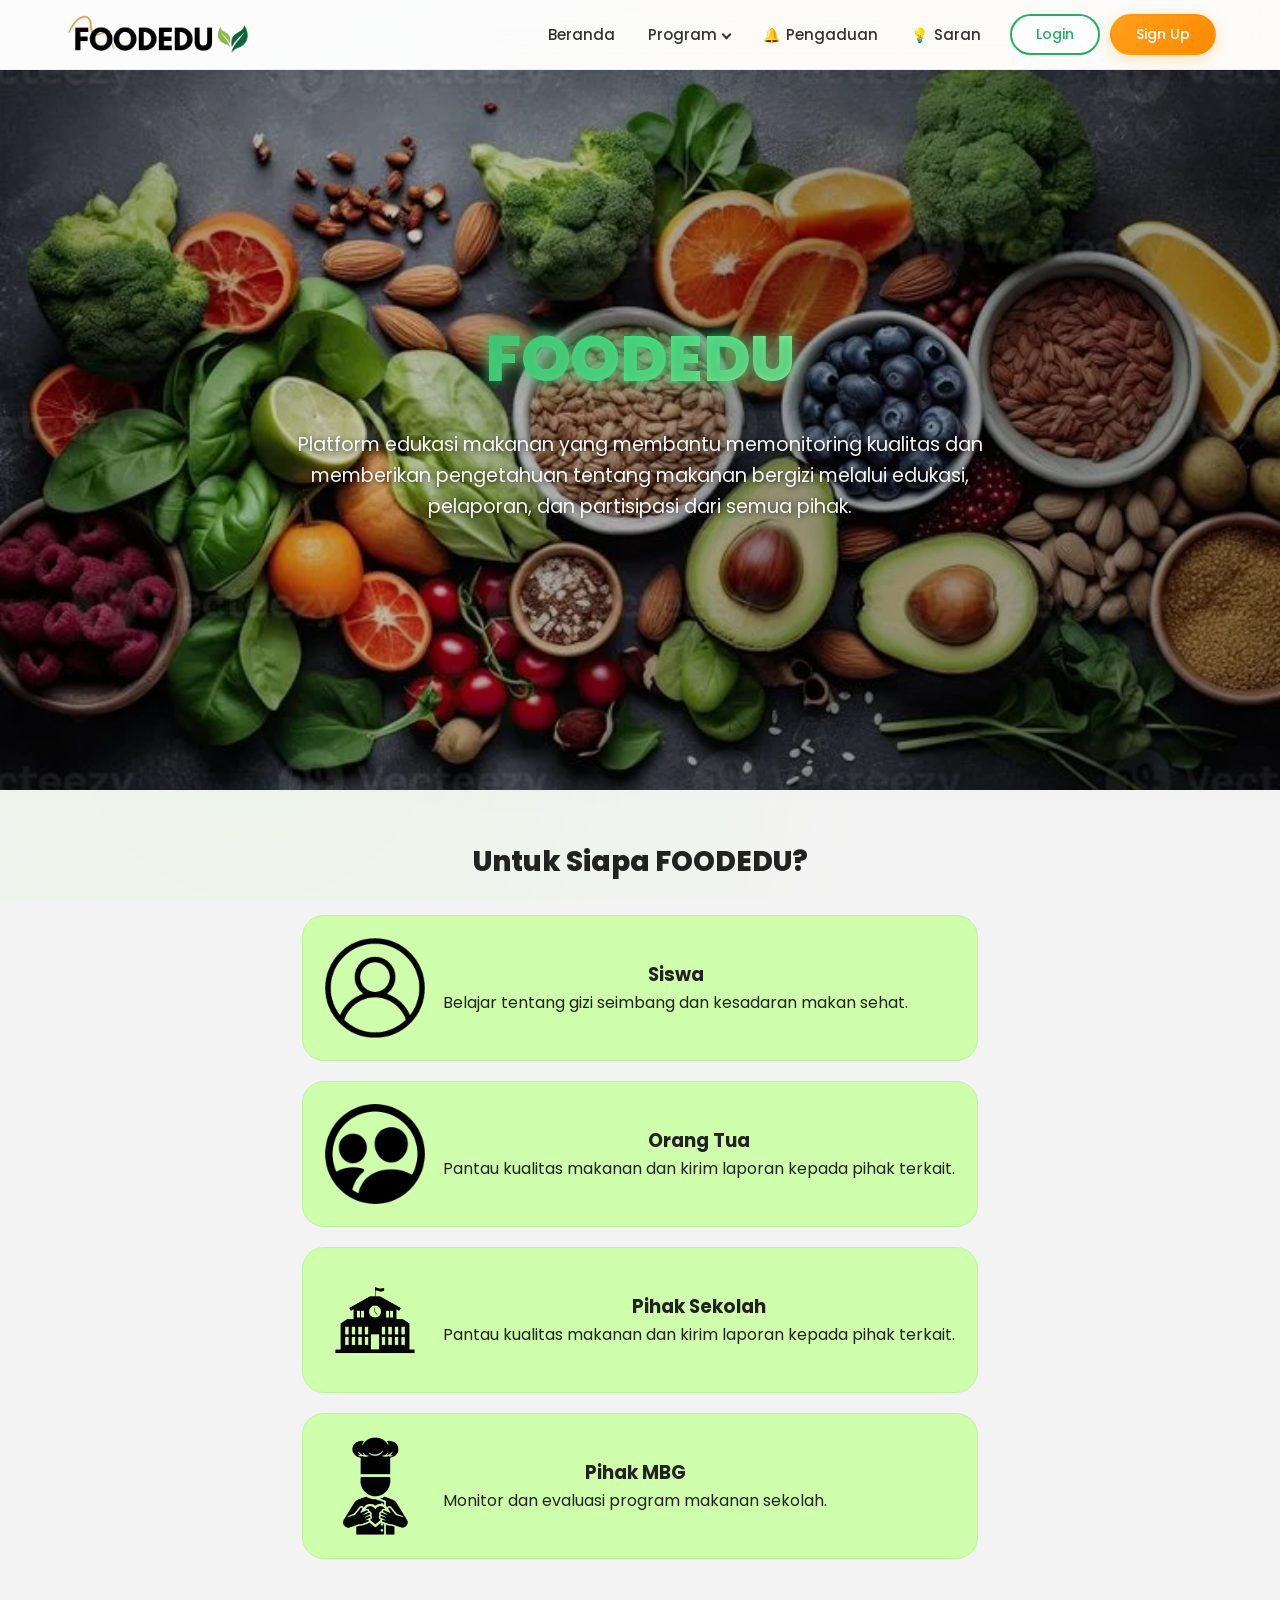
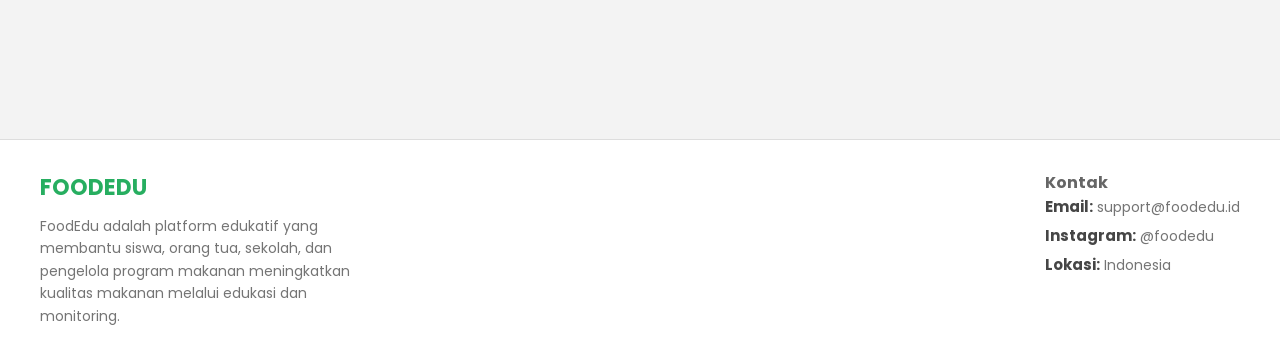
==== commit 77b2ed7e: "Update index.html" ====
--- a/index.html
+++ b/index.html
@@ -103,7 +103,7 @@
                 <img src="asset/logo/ortu.png" alt="Ikon orang tua" />
                 <div>
                     <h3>Orang Tua</h3>
-                    <p>Pantau kualitas makanan dan berikan umpan balik perbaikan.</p>
+                    <p>Pantau kualitas makanan dan kirim laporan kepada pihak terkait.</p>
                 </div>
             </article>
 
@@ -111,7 +111,7 @@
                 <img src="asset/logo/sekolah.png" alt="Ikon sekolah" />
                 <div>
                     <h3>Pihak Sekolah</h3>
-                    <p>Kelola program makanan dan kirim laporan kepada pihak terkait.</p>
+                    <p>Pantau kualitas makanan dan kirim laporan kepada pihak terkait.</p>
                 </div>
             </article>
 
@@ -119,7 +119,7 @@
                 <img src="asset/logo/mbg.png" alt="Ikon MBG" />
                 <div>
                     <h3>Pihak MBG</h3>
-                    <p>Monitor dan evaluasi program makanan sekolah secara real-time.</p>
+                    <p>Monitor dan evaluasi program makanan sekolah.</p>
                 </div>
             </article>
 
@@ -155,4 +155,5 @@
     <script src="main.js"></script>
 </body>
 
-</html>+
+</html>
--- a/main.css
+++ b/main.css
@@ -60,28 +60,27 @@
 .navbar-buah,
 .navbar-soup {
     width: 100%;
-    background: rgba(255, 255, 255, 0.85);
-    backdrop-filter: blur(12px);
-    -webkit-backdrop-filter: blur(12px);
+    background: rgba(255, 255, 255, 0.75);
+    backdrop-filter: blur(20px) saturate(180%);
+    -webkit-backdrop-filter: blur(20px) saturate(180%);
     position: sticky;
     top: 0;
-    z-index: 100;
-    box-shadow: 0 4px 18px rgba(0, 0, 0, 0.08);
+    z-index: 1000;
+    box-shadow: 0 8px 32px rgba(0, 0, 0, 0.08), 0 2px 8px rgba(0, 0, 0, 0.04);
     display: flex;
     align-items: center;
     justify-content: space-between;
-    padding: 12px 5%;
-    /* Unified Padding */
-    transition: all 0.3s ease;
-    animation: navDrop 0.55s ease forwards;
-    border-bottom: 2px solid transparent;
-}
-
-/* Specific border for content pages if needed, otherwise remove or keep consistent */
+    padding: 14px 5%;
+    transition: all 0.4s cubic-bezier(0.4, 0, 0.2, 1);
+    animation: navDrop 0.6s cubic-bezier(0.34, 1.56, 0.64, 1) forwards;
+    border-bottom: 1px solid rgba(39, 174, 96, 0.1);
+}
+
+/* Specific border for content pages */
 .navbar-gizi,
 .navbar-buah,
 .navbar-soup {
-    border-bottom: 3px solid #c6f7a3;
+    border-bottom: 2px solid rgba(198, 247, 163, 0.4);
 }
 
 .navbar-container.scrolled,
@@ -89,10 +88,11 @@
 .navbar-gizi.active-scroll,
 .navbar-buah.active-scroll,
 .navbar-soup.active-scroll {
-    background: rgba(255, 255, 255, 0.98);
-    box-shadow: 0 6px 25px rgba(0, 0, 0, 0.12);
-    padding: 8px 5%;
-    /* Unified Scroll Padding */
+    background: rgba(255, 255, 255, 0.95);
+    backdrop-filter: blur(24px) saturate(200%);
+    -webkit-backdrop-filter: blur(24px) saturate(200%);
+    box-shadow: 0 12px 40px rgba(0, 0, 0, 0.12), 0 4px 12px rgba(0, 0, 0, 0.06);
+    padding: 10px 5%;
 }
 
 @keyframes navDrop {
@@ -277,42 +277,52 @@
 
 .dropdown-menu {
     position: absolute;
-    top: 34px;
+    top: 40px;
     left: 0;
-    width: 220px;
-    background: #fff;
-    padding: 10px 0;
-    border-radius: 12px;
-    box-shadow: var(--shadow-medium);
+    width: 240px;
+    background: rgba(255, 255, 255, 0.98);
+    backdrop-filter: blur(20px);
+    -webkit-backdrop-filter: blur(20px);
+    padding: 12px 0;
+    border-radius: 16px;
+    box-shadow: 0 12px 40px rgba(0, 0, 0, 0.12), 0 4px 16px rgba(0, 0, 0, 0.08);
+    border: 1px solid rgba(39, 174, 96, 0.1);
     opacity: 0;
+    visibility: hidden;
     pointer-events: none;
-    transform: translateY(10px);
-    transition: var(--transition);
+    transform: translateY(-12px) scale(0.95);
+    transform-origin: top center;
+    transition: all 0.4s cubic-bezier(0.34, 1.56, 0.64, 1);
     z-index: 999;
 }
 
 .dropdown.open .dropdown-menu {
     opacity: 1;
+    visibility: visible;
     pointer-events: auto;
-    transform: translateY(0);
+    transform: translateY(0) scale(1);
 }
 
 .dropdown-menu a {
     position: relative;
     display: block;
-    padding: 10px 16px;
+    padding: 12px 20px;
     text-decoration: none;
     color: #333;
     font-size: 14px;
-    transition: var(--transition);
+    font-weight: 500;
+    transition: all 0.3s cubic-bezier(0.34, 1.56, 0.64, 1);
     border-bottom: none;
+    border-radius: 8px;
+    margin: 2px 8px;
 }
 
 .dropdown-menu a:hover,
 .dropdown-menu a.active:hover {
-    background: rgba(39, 174, 96, 0.12);
+    background: linear-gradient(135deg, rgba(39, 174, 96, 0.12) 0%, rgba(39, 174, 96, 0.08) 100%);
     color: var(--green);
-    transform: translateX(4px);
+    transform: translateX(6px) scale(1.02);
+    box-shadow: 0 2px 8px rgba(39, 174, 96, 0.15);
 }
 
 .dropdown-menu a.active {
@@ -324,12 +334,12 @@
 .dropdown-menu a.active::after {
     content: "";
     position: absolute;
-    left: 8px;
-    bottom: 8px;
+    left: 12px;
+    bottom: 10px;
     height: 2px;
-    background: var(--green);
+    background: linear-gradient(90deg, var(--green), #2e8b57);
     width: 0;
-    transition: width 0.4s cubic-bezier(0.23, 1, 0.32, 1);
+    transition: width 0.4s cubic-bezier(0.34, 1.56, 0.64, 1);
     display: block;
     border-radius: 2px;
 }
@@ -337,9 +347,7 @@
 /* Show underline on hover */
 .dropdown-menu a:hover::after,
 .dropdown-menu a.active:hover::after {
-    width: calc(100% - 32px);
-    /* Adjusted width calculation */
-    /* Adapting to padding and transform */
+    width: calc(100% - 40px);
 }
 
 
@@ -533,220 +541,362 @@
 }
 
 /* =========================================================
-    HAMBURGER MENU
+    HAMBURGER MENU - MODERN & SMOOTH
 ========================================================= */
 .hamburger {
     display: none;
     flex-direction: column;
-    gap: 4px;
-    cursor: pointer;
+    justify-content: space-around;
+    width: 32px;
+    height: 32px;
     background: none;
     border: none;
-    padding: 8px;
-    z-index: 1001;
+    cursor: pointer;
+    padding: 6px;
+    z-index: 1005;
+    transition: all 0.3s cubic-bezier(0.34, 1.56, 0.64, 1);
+}
+
+.hamburger:hover {
+    transform: scale(1.08);
 }
 
 .hamburger span {
-    width: 26px;
+    display: block;
+    width: 100%;
     height: 3px;
     background: #333;
-    border-radius: 3px;
-    transition: all 0.3s ease;
+    border-radius: 2px;
+    transition: all 0.4s cubic-bezier(0.34, 1.56, 0.64, 1);
     transform-origin: center;
 }
 
+.hamburger span:nth-child(1) {
+    width: 100%;
+}
+
+.hamburger span:nth-child(2) {
+    width: 85%;
+    margin: 0 auto;
+}
+
+.hamburger span:nth-child(3) {
+    width: 100%;
+}
+
 .hamburger.active span:nth-child(1) {
-    transform: translateY(7px) rotate(45deg);
+    transform: rotate(45deg) translate(8px, 8px);
+    width: 100%;
 }
 
 .hamburger.active span:nth-child(2) {
     opacity: 0;
-    transform: scale(0);
+    transform: translateX(-10px);
 }
 
 .hamburger.active span:nth-child(3) {
-    transform: translateY(-7px) rotate(-45deg);
+    transform: rotate(-45deg) translate(7px, -8px);
+    width: 100%;
 }
 
 /* =========================================================
-    MOBILE NAVIGATION
+    MOBILE NAVIGATION - COMPLETELY REDESIGNED
 ========================================================= */
+
+/* Mobile Overlay */
+.mobile-overlay {
+    position: fixed;
+    top: 0;
+    left: 0;
+    width: 100%;
+    height: 100%;
+    background: rgba(0, 0, 0, 0);
+    z-index: 998;
+    pointer-events: none;
+    transition: background-color 0.4s cubic-bezier(0.34, 1.56, 0.64, 1);
+}
+
+.mobile-overlay.active {
+    background: rgba(0, 0, 0, 0.5);
+    pointer-events: auto;
+}
+
+/* Nav Menu Mobile */
+.nav-menu-mobile {
+    position: fixed;
+    top: 0;
+    left: -100%;
+    width: 80%;
+    max-width: 360px;
+    height: 100vh;
+    background: linear-gradient(135deg, rgba(255, 255, 255, 0.98) 0%, rgba(248, 255, 254, 0.98) 100%);
+    backdrop-filter: blur(20px);
+    -webkit-backdrop-filter: blur(20px);
+    flex-direction: column;
+    padding: 80px 0 30px 0;
+    gap: 0;
+    box-shadow: 8px 0 40px rgba(0, 0, 0, 0.15), 4px 0 20px rgba(0, 0, 0, 0.1);
+    transition: left 0.5s cubic-bezier(0.34, 1.56, 0.64, 1), box-shadow 0.3s ease;
+    z-index: 1000;
+    overflow-y: auto;
+    overflow-x: hidden;
+    border-right: 1px solid rgba(39, 174, 96, 0.15);
+}
+
+.nav-menu-mobile.active {
+    left: 0;
+    box-shadow: 12px 0 60px rgba(0, 0, 0, 0.2), 6px 0 30px rgba(0, 0, 0, 0.15);
+}
+
+.nav-menu-mobile a,
+.nav-menu-mobile .dropdown-toggle {
+    display: flex;
+    align-items: center;
+    padding: 16px 25px;
+    color: #333;
+    text-decoration: none;
+    font-size: 15px;
+    font-weight: 500;
+    border-bottom: 1px solid rgba(39, 174, 96, 0.08);
+    transition: all 0.3s cubic-bezier(0.34, 1.56, 0.64, 1);
+    position: relative;
+    cursor: pointer;
+}
+
+.nav-menu-mobile a:hover,
+.nav-menu-mobile .dropdown-toggle:hover {
+    background: rgba(39, 174, 96, 0.08);
+    color: var(--green);
+    padding-left: 30px;
+}
+
+.nav-menu-mobile a::before {
+    content: '';
+    position: absolute;
+    left: 0;
+    top: 0;
+    height: 100%;
+    width: 4px;
+    background: var(--green);
+    transform: scaleY(0);
+    transform-origin: top;
+    transition: transform 0.3s cubic-bezier(0.34, 1.56, 0.64, 1);
+}
+
+.nav-menu-mobile a:hover::before {
+    transform: scaleY(1);
+}
+
+.nav-menu-mobile a.active::before {
+    transform: scaleY(1);
+}
+
+/* Dropdown Toggle Mobile */
+.nav-menu-mobile .dropdown-toggle {
+    justify-content: space-between;
+    background: none;
+    border: none;
+    font-family: "Poppins", sans-serif;
+    padding-right: 25px;
+}
+
+.nav-menu-mobile .arrow {
+    transition: transform 0.4s cubic-bezier(0.34, 1.56, 0.64, 1);
+}
+
+.nav-menu-mobile .dropdown.open .arrow {
+    transform: rotate(-135deg);
+}
+
+/* Dropdown Menu Mobile */
+.nav-menu-mobile .dropdown-menu {
+    position: relative !important;
+    background: rgba(39, 174, 96, 0.05);
+    box-shadow: none !important;
+    opacity: 0;
+    visibility: visible !important;
+    /* Override desktop visibility:hidden */
+    max-height: 0;
+    overflow: hidden;
+    transform: none !important;
+    transition: all 0.4s cubic-bezier(0.34, 1.56, 0.64, 1);
+    padding: 0;
+    width: 100%;
+    top: 0 !important;
+    left: 0 !important;
+    border: none;
+    border-radius: 0;
+    margin: 0;
+}
+
+.nav-menu-mobile .dropdown.open .dropdown-menu {
+    opacity: 1;
+    visibility: visible !important;
+    max-height: 300px;
+    padding: 8px 0;
+}
+
+.nav-menu-mobile .dropdown-menu a {
+    padding: 12px 25px 12px 45px;
+    font-size: 14px;
+    border-bottom: 1px solid rgba(39, 174, 96, 0.05);
+}
+
+.nav-menu-mobile .dropdown-menu a:hover {
+    padding-left: 50px;
+}
+
+/* Flattened Dropdown Items - Direct Links in Mobile */
+.nav-menu-mobile .dropdown-item-flat {
+    background: rgba(39, 174, 96, 0.03);
+    border-left: 3px solid rgba(39, 174, 96, 0.3);
+    font-size: 14px;
+    color: #555;
+}
+
+.nav-menu-mobile .dropdown-item-flat:hover {
+    background: rgba(39, 174, 96, 0.08);
+    border-left-color: var(--green);
+    color: var(--green);
+    padding-left: 40px !important;
+}
+
+.nav-menu-mobile .dropdown-item-flat::before {
+    display: none;
+}
+
+/* Mobile Nav Buttons Section */
+.nav-menu-mobile .nav-buttons {
+    display: flex !important;
+    flex-direction: column;
+    gap: 10px;
+    padding: 20px 15px;
+    margin-top: auto;
+    border-top: 2px solid rgba(39, 174, 96, 0.15);
+    background: linear-gradient(135deg, rgba(39, 174, 96, 0.05) 0%, rgba(39, 174, 96, 0.02) 100%);
+}
+
+.nav-menu-mobile .nav-buttons button {
+    width: 100%;
+    padding: 12px 24px;
+    font-size: 15px;
+    font-weight: 600;
+    border-radius: 12px;
+    cursor: pointer;
+    transition: all 0.3s cubic-bezier(0.34, 1.56, 0.64, 1);
+    border: none;
+}
+
+.nav-menu-mobile .btn-login {
+    background: white;
+    border: 2px solid var(--green) !important;
+    color: var(--green);
+    box-shadow: 0 2px 8px rgba(39, 174, 96, 0.15);
+}
+
+.nav-menu-mobile .btn-login:active {
+    transform: scale(0.98);
+}
+
+.nav-menu-mobile .btn-signup {
+    background: linear-gradient(135deg, var(--accent) 0%, #ff8a00 100%);
+    color: white;
+    box-shadow: 0 4px 12px rgba(255, 159, 28, 0.3);
+}
+
+.nav-menu-mobile .btn-signup:active {
+    transform: scale(0.98);
+}
+
+/* User Profile Mobile */
+.nav-menu-mobile .user-profile {
+    padding: 12px 25px;
+    gap: 8px;
+    background: rgba(39, 174, 96, 0.1);
+    margin: 15px 10px;
+    flex-direction: row;
+    width: auto;
+}
+
+.nav-menu-mobile .user-profile .username {
+    font-size: 13px;
+    max-width: 120px;
+}
+
+.nav-menu-mobile .btn-logout {
+    padding: 6px 12px;
+    font-size: 12px;
+}
+
+/* Nav Menu Desktop - Hide on Mobile */
 @media (max-width: 900px) {
     .hamburger {
         display: flex;
     }
 
+    .navbar-inner {
+        padding: 0 5%;
+    }
+
     .nav-menu {
-        display: none;
-    }
-
-    .nav-menu.show {
-        display: flex;
-        flex-direction: column;
-        position: absolute;
-        top: 70px;
-        right: 40px;
-        background: #fff;
-        padding: 20px;
-        border-radius: 14px;
-        gap: 18px;
-        box-shadow: var(--shadow-medium);
-        width: 200px;
-    }
-
-    .nav-menu.active {
-        position: fixed;
-        top: 0;
-        left: -100%;
-        width: 280px;
-        height: 100vh;
-        background: #fff;
-        flex-direction: column;
-        padding: 80px 25px 30px;
-        gap: 0;
-        box-shadow: 5px 0 15px rgba(0, 0, 0, 0.1);
-        transition: left 0.4s ease;
-        z-index: 999;
-        overflow-y: auto;
-    }
-
-    .nav-menu.active.show {
-        left: 0;
-    }
-
-    .nav-menu.active a {
-        font-size: 16px;
-        padding: 15px 0;
+        display: none !important;
+    }
+
+    .nav-buttons {
+        display: none !important;
+    }
+
+    .user-profile {
+        display: none !important;
+    }
+}
+
+/* Tablet Adjustments */
+@media (max-width: 768px) {
+    .nav-menu-mobile {
+        width: 85%;
+        max-width: 100%;
+    }
+
+    .nav-menu-mobile a,
+    .nav-menu-mobile .dropdown-toggle {
+        padding: 14px 20px;
+    }
+
+    .nav-menu-mobile a:hover {
+        padding-left: 25px;
+    }
+
+    .nav-menu-mobile .dropdown-menu a {
+        padding: 10px 20px 10px 40px;
+    }
+
+    .nav-menu-mobile .dropdown-menu a:hover {
+        padding-left: 45px;
+    }
+}
+
+/* Small Mobile Adjustments */
+@media (max-width: 480px) {
+    .hamburger {
+        width: 28px;
+        height: 28px;
+    }
+
+    .nav-menu-mobile {
         width: 100%;
-        text-align: left;
-        border-bottom: 1px solid rgba(0, 0, 0, 0.1);
-        display: flex;
-        align-items: center;
-        min-height: 50px;
-    }
-
-    .nav-menu.active a::after {
-        display: none;
-    }
-
-    .dropdown-menu {
-        position: relative;
-        opacity: 1;
-        pointer-events: auto;
-        transform: translateY(0);
-        box-shadow: none;
-        background: transparent;
-        padding-left: 10px;
-    }
-
-    .dropdown.open .dropdown-menu {
-        display: block;
-    }
-
-    .nav-menu.active a {
-        font-size: 16px;
-        padding: 15px 0;
-        width: 100%;
-        text-align: left;
-        border-bottom: 1px solid rgba(0, 0, 0, 0.1);
-        display: flex;
-        align-items: center;
-        min-height: 50px;
-    }
-
-    .nav-menu.active a::after {
-        display: none;
-    }
-
-    .dropdown-menu {
-        position: relative;
-        opacity: 1;
-        pointer-events: auto;
-        transform: translateY(0);
-        box-shadow: none;
-        background: transparent;
-        padding-left: 10px;
-    }
-
-    .dropdown.open .dropdown-menu {
-        display: block;
-    }
-
-    /* User Profile Mobile Responsive */
-    .user-profile {
-        flex-direction: column;
-        gap: 8px;
-        padding: 10px;
-        border-radius: 12px;
-        width: 100%;
-    }
-
-    .user-profile .username {
-        width: 100%;
-        max-width: none;
-        justify-content: center;
-        font-size: 13px;
-    }
-
-    .btn-logout {
-        width: 100%;
-        padding: 10px 12px;
-        font-size: 13px;
-    }
-
-    .mobile-overlay {
-        position: fixed;
-        top: 0;
-        left: 0;
-        width: 100%;
-        height: 100%;
-        background: rgba(0, 0, 0, 0.5);
-        z-index: 998;
-        display: none;
-    }
-
-    .mobile-overlay.active {
-        display: block;
-    }
-
-    body.menu-open {
-        overflow: hidden;
-    }
-}
-
-@media (max-width: 850px) {
-    .nav-menu.show {
-        position: absolute;
-        top: 70px;
-        background: #fff;
-        width: 100%;
-        left: 0;
-        padding: 20px 0;
-        flex-direction: column;
-        border-bottom: 3px solid #c6f7a3;
-        box-shadow: 0 5px 10px rgba(0, 0, 0, 0.1);
-        gap: 15px;
-    }
-
-    .nav-buttons {
-        margin-top: 10px;
-        justify-content: center;
-    }
-
-    /* Responsive user profile untuk tablet */
-    .user-profile {
-        padding: 8px 10px;
-        gap: 10px;
-    }
-
-    .user-profile .username {
-        font-size: 13px;
-        max-width: 90px;
-    }
-
-    .btn-logout {
-        padding: 5px 12px;
-        font-size: 11px;
+        max-width: 100%;
+    }
+
+    .nav-menu-mobile a,
+    .nav-menu-mobile .dropdown-toggle {
+        padding: 12px 18px;
+        font-size: 14px;
+    }
+
+    .nav-menu-mobile .user-profile {
+        margin: 10px 8px;
+        padding: 10px 18px;
     }
 }
 
